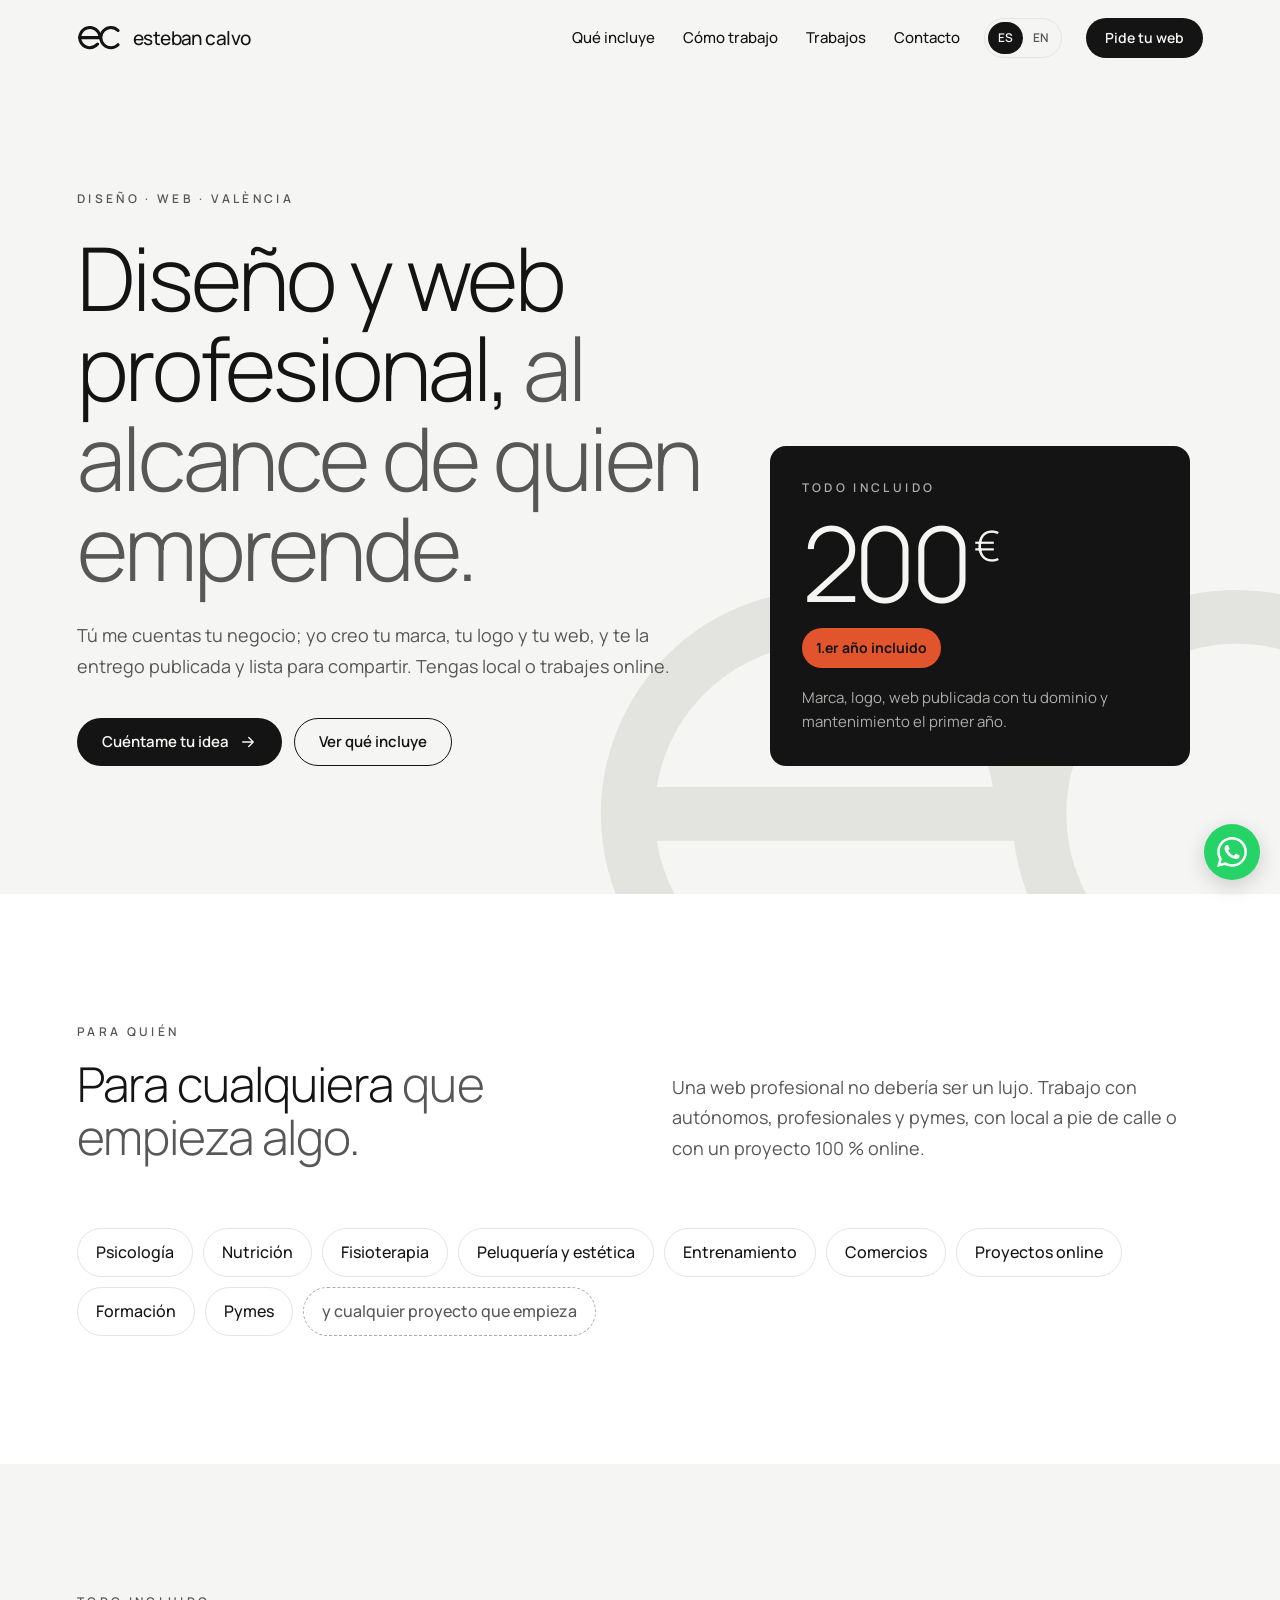
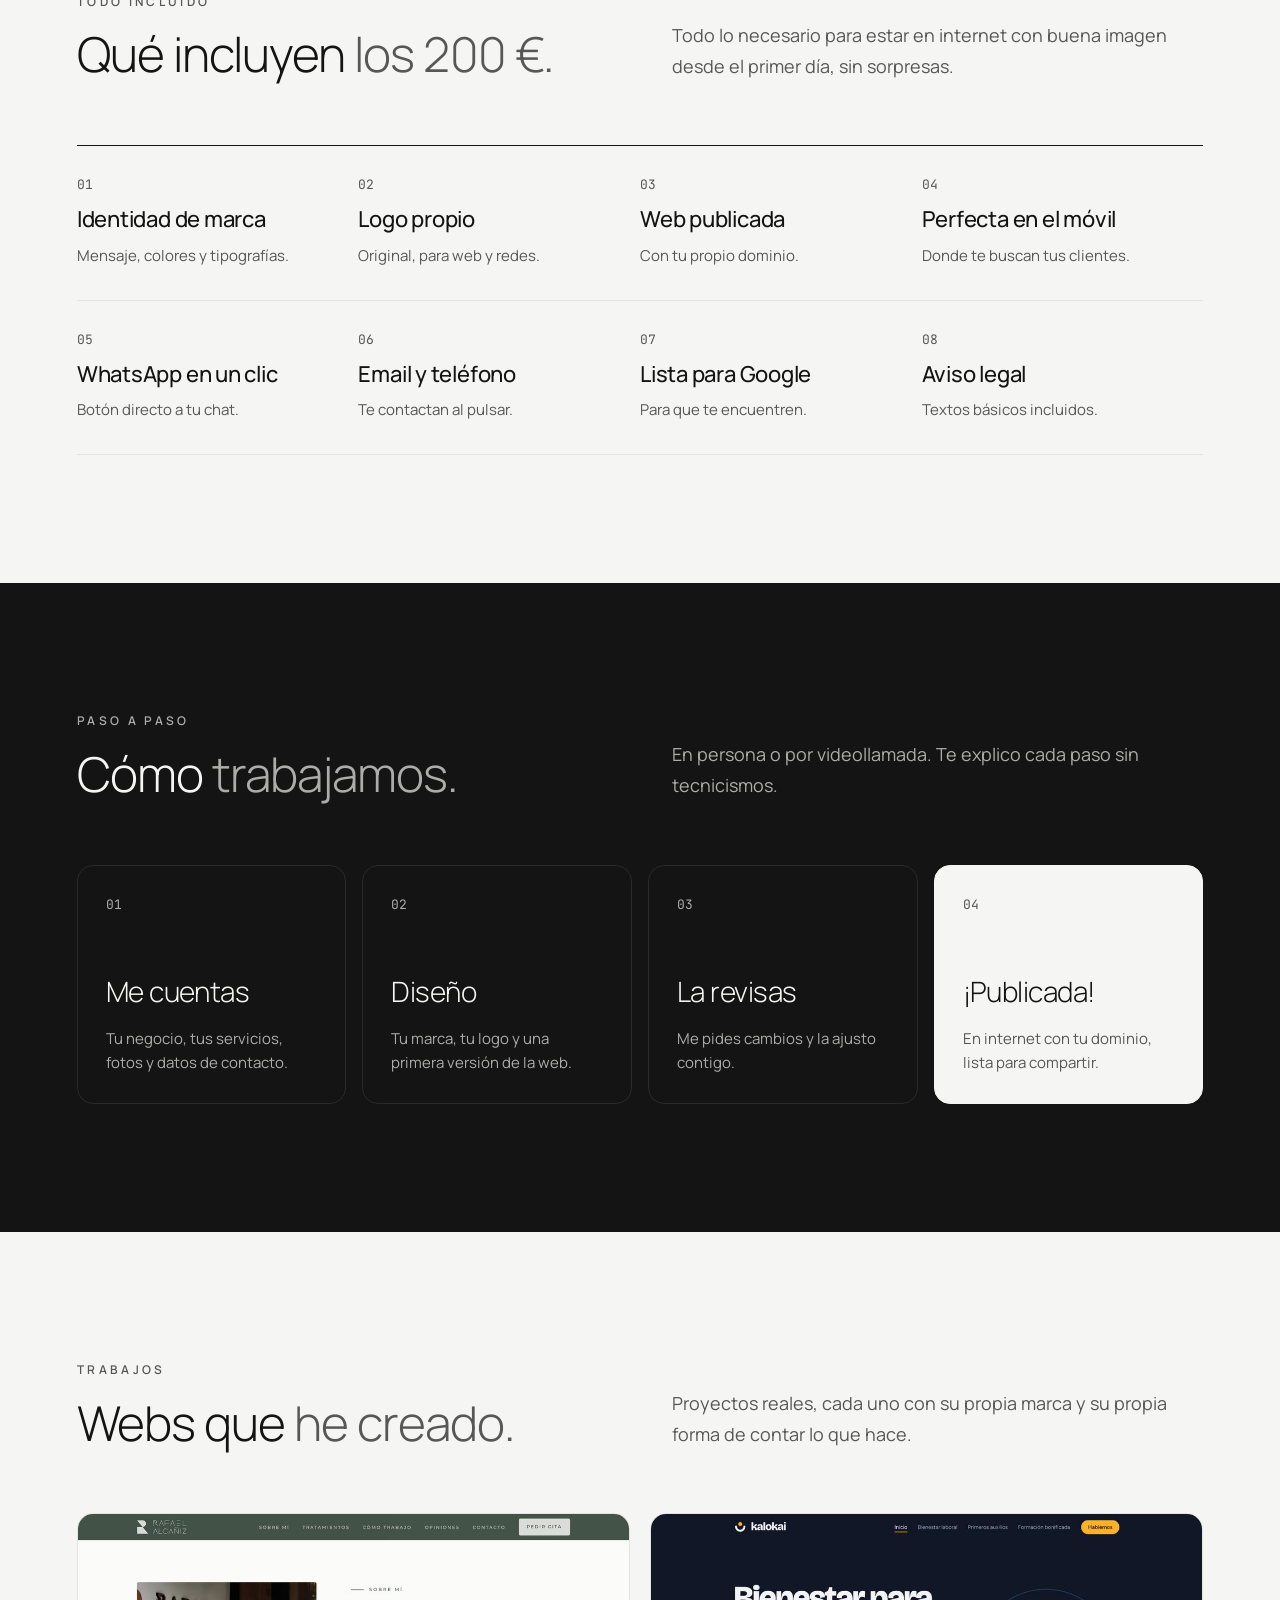
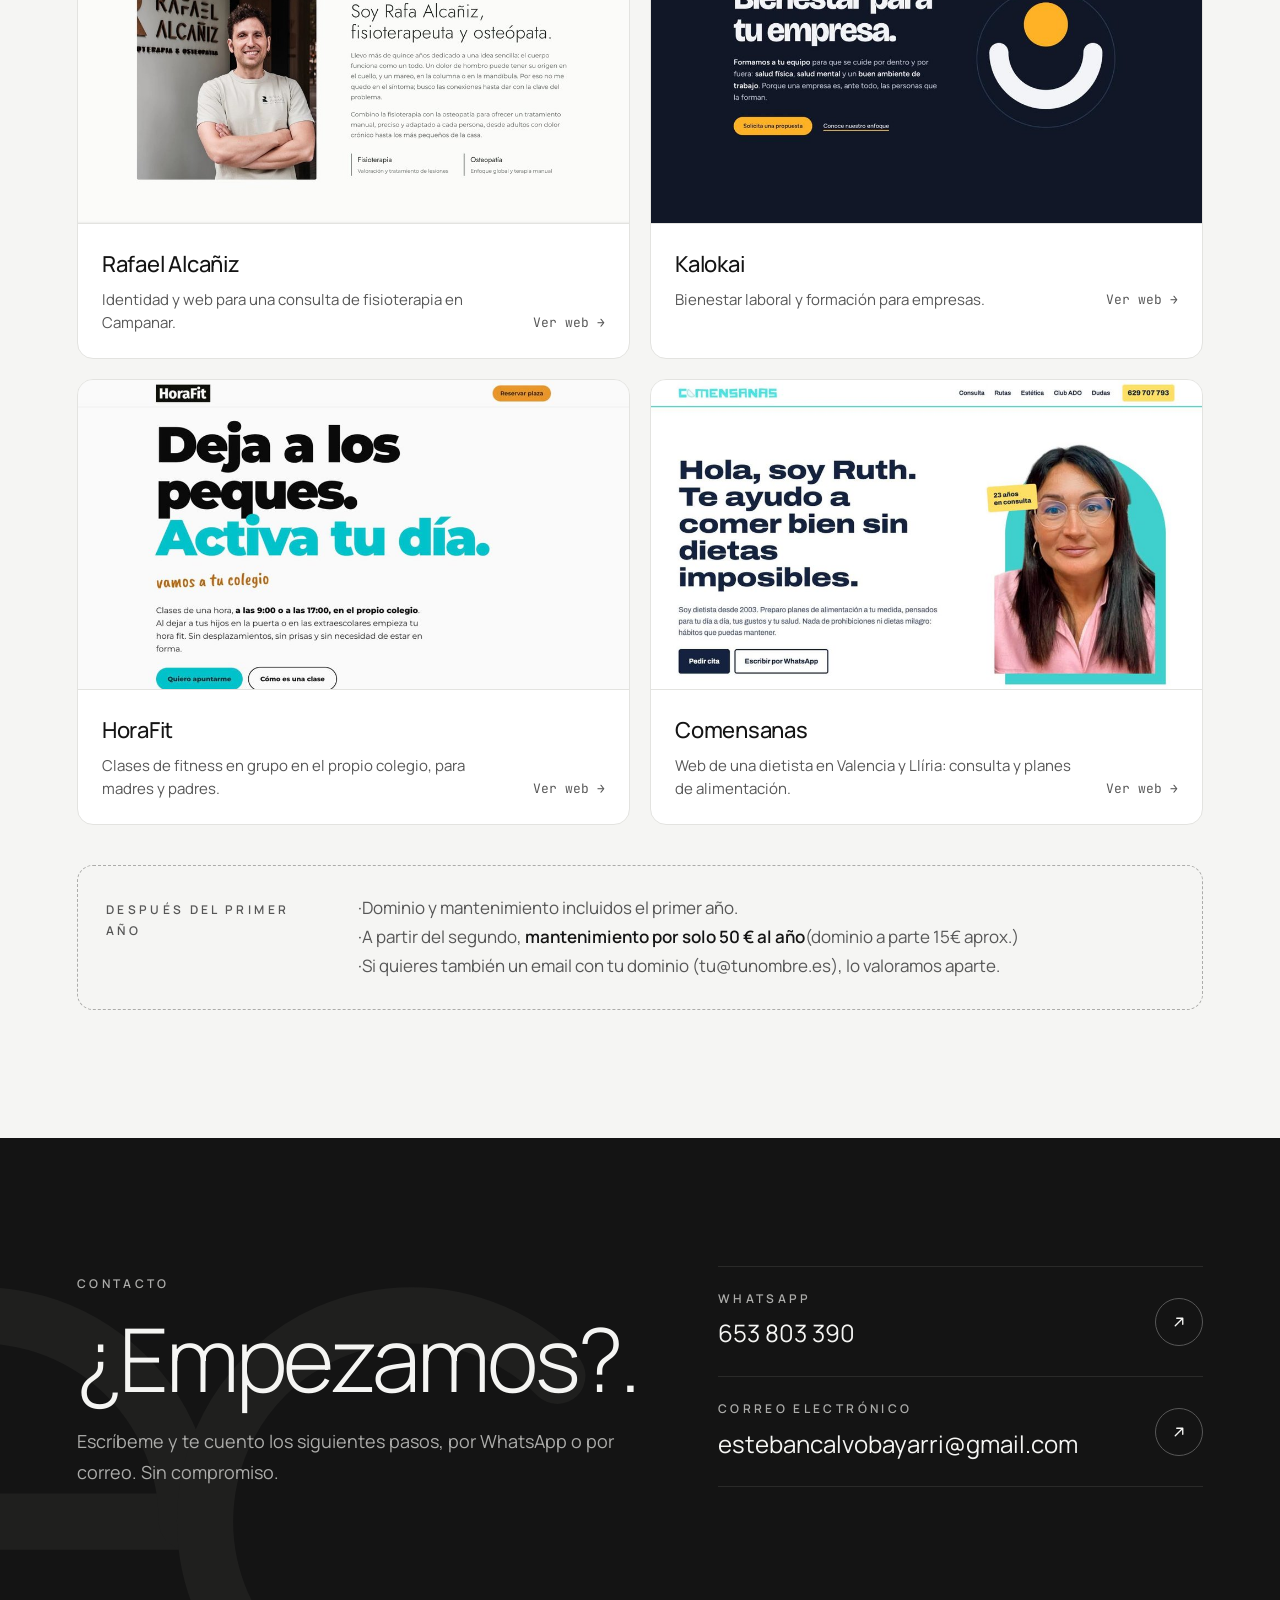
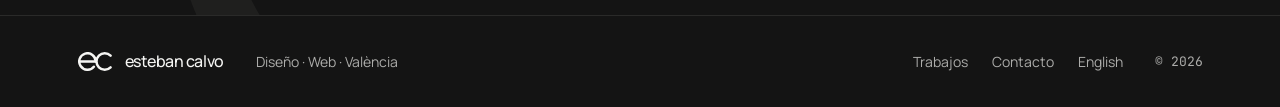
==== index.html @ 706102b7 "Update note text formatting in index.html" ====
<!doctype html>
<html lang="es" class="no-js">
<head>
  <meta charset="utf-8">
  <meta name="viewport" content="width=device-width, initial-scale=1">
  <title>Esteban Calvo · Diseño y web profesional para quien emprende</title>
  <meta name="description" content="Marca, logo y web profesional publicada con tu dominio por 200 €, todo incluido. Para autónomos, pymes y negocios con local u online.">
  <meta name="theme-color" content="#F5F5F3">
  <link rel="icon" href="assets/img/favicon.svg" type="image/svg+xml">
  <link rel="alternate" hreflang="es" href="https://ecwebdesign.es/">
  <link rel="alternate" hreflang="en" href="https://ecwebdesign.es/en/">
  <meta property="og:title" content="Esteban Calvo · Diseño y web">
  <meta property="og:description" content="Diseño y web profesional, al alcance de quien emprende.">
  <meta property="og:type" content="website">
  <meta property="og:url" content="https://ecwebdesign.es/">
  <meta property="og:site_name" content="Esteban Calvo · Diseño y web">
  <meta property="og:locale" content="es_ES">
  <meta property="og:image" content="https://ecwebdesign.es/assets/img/og-image.jpg">
  <meta property="og:image:type" content="image/jpeg">
  <meta property="og:image:width" content="1200">
  <meta property="og:image:height" content="630">
  <meta property="og:image:alt" content="Esteban Calvo · Diseño y web profesional, al alcance de quien emprende. Todo incluido por 200 €.">
  <meta name="twitter:card" content="summary_large_image">
  <link rel="preconnect" href="https://fonts.googleapis.com">
  <link rel="preconnect" href="https://fonts.gstatic.com" crossorigin>
  <link href="https://fonts.googleapis.com/css2?family=Manrope:wght@300;400;500;600;700&family=JetBrains+Mono:wght@400;500&display=swap" rel="stylesheet">
  <link rel="stylesheet" href="assets/css/tokens.css">
  <link rel="stylesheet" href="assets/css/styles.css">
</head>
<body>
  <a class="skip" href="#contenido">Saltar al contenido</a>

  <header class="header">
    <div class="wrap header__in">
      <a class="logo" href="#inicio" aria-label="esteban calvo, inicio">
        <svg viewBox="4 16 144 76" aria-hidden="true"><g fill="none" stroke="currentColor" stroke-width="10" stroke-linecap="round"><path d="M13 54H79"/><path d="M79 54A33 33 0 1 0 71.3 75.2"/><path d="M138.3 30.7A33 33 0 1 0 138.3 77.3"/></g></svg>
        <span>esteban calvo</span>
      </a>
      <nav class="nav" aria-label="Principal">
        <a href="#incluye">Qué incluye</a>
        <a href="#proceso">Cómo trabajo</a>
        <a href="#trabajos">Trabajos</a>
        <a href="#contacto">Contacto</a>
      </nav>
      <div class="lang" aria-label="Idioma">
        <span aria-current="true">ES</span>
        <a href="en/" hreflang="en" lang="en">EN</a>
      </div>
      <a class="btn btn--primary btn--sm" href="#contacto">Pide tu web</a>
      <button class="menu-btn" type="button" aria-expanded="false" aria-controls="mobile-nav" aria-label="Abrir menú">
        <svg viewBox="0 0 24 24" fill="none" stroke="currentColor" stroke-width="1.8" stroke-linecap="round" aria-hidden="true"><path d="M4 8h16M4 16h16"/></svg>
      </button>
    </div>
    <div class="wrap mobile-nav" id="mobile-nav">
      <a href="#incluye">Qué incluye</a>
      <a href="#proceso">Cómo trabajo</a>
      <a href="#trabajos">Trabajos</a>
      <a href="#contacto">Contacto</a>
      <a class="btn btn--primary" href="#contacto">Pide tu web</a>
    </div>
  </header>

  <main id="contenido">
    <!-- Hero -->
    <section class="hero" id="inicio">
      <svg class="hero__mark" viewBox="4 16 144 76" aria-hidden="true"><g fill="none" stroke="currentColor" stroke-width="9" stroke-linecap="round"><path d="M13 54H79"/><path d="M79 54A33 33 0 1 0 71.3 75.2"/><path d="M138.3 30.7A33 33 0 1 0 138.3 77.3"/></g></svg>
      <div class="wrap hero__grid">
        <div>
          <p class="label">Diseño · Web · València</p>
          <h1 class="hero__title">Diseño y web profesional, <span class="soft">al alcance de quien emprende.</span></h1>
          <p class="lead">Tú me cuentas tu negocio; yo creo tu marca, tu logo y tu web, y te la entrego publicada y lista para compartir. Tengas local o trabajes online.</p>
          <div class="hero__actions">
            <a class="btn btn--primary" href="#contacto">Cuéntame tu idea
              <svg viewBox="0 0 24 24" fill="none" stroke="currentColor" stroke-width="1.8" stroke-linecap="round" stroke-linejoin="round" aria-hidden="true"><path d="M5 12h14M13 6l6 6-6 6"/></svg>
            </a>
            <a class="btn btn--ghost" href="#incluye">Ver qué incluye</a>
          </div>
        </div>

        <aside class="price reveal" aria-label="Precio">
          <span class="label">Todo incluido</span>
          <div class="price__amount">200<small>€</small></div>
          <span class="price__badge">1.er año incluido</span>
          <p>Marca, logo, web publicada con tu dominio y mantenimiento el primer año.</p>
        </aside>
      </div>
    </section>

    <!-- Para quién -->
    <section class="section section--white" aria-labelledby="t-quien">
      <div class="wrap">
        <div class="section-head section-head--split">
          <div>
            <p class="label">Para quién</p>
            <h2 class="h2" id="t-quien" style="margin-top:16px">Para cualquiera <span class="soft">que empieza algo.</span></h2>
          </div>
          <p class="lead">Una web profesional no debería ser un lujo. Trabajo con autónomos, profesionales y pymes, con local a pie de calle o con un proyecto 100&nbsp;% online.</p>
        </div>
        <ul class="chips reveal" role="list" style="list-style:none;margin:0;padding:0">
          <li class="chip">Psicología</li>
          <li class="chip">Nutrición</li>
          <li class="chip">Fisioterapia</li>
          <li class="chip">Peluquería y estética</li>
          <li class="chip">Entrenamiento</li>
          <li class="chip">Comercios</li>
          <li class="chip">Proyectos online</li>
          <li class="chip">Formación</li>
          <li class="chip">Pymes</li>
          <li class="chip chip--muted">y cualquier proyecto que empieza</li>
        </ul>
      </div>
    </section>

    <!-- Qué incluye -->
    <section class="section" id="incluye" aria-labelledby="t-incluye">
      <div class="wrap">
        <div class="section-head section-head--split">
          <div>
            <p class="label">Todo incluido</p>
            <h2 class="h2" id="t-incluye" style="margin-top:16px">Qué incluyen <span class="soft">los 200&nbsp;€.</span></h2>
          </div>
          <p class="lead">Todo lo necesario para estar en internet con buena imagen desde el primer día, sin sorpresas.</p>
        </div>
        <div class="features reveal">
          <div class="feature"><span class="mono">01</span><h3>Identidad de marca</h3><p>Mensaje, colores y tipografías.</p></div>
          <div class="feature"><span class="mono">02</span><h3>Logo propio</h3><p>Original, para web y redes.</p></div>
          <div class="feature"><span class="mono">03</span><h3>Web publicada</h3><p>Con tu propio dominio.</p></div>
          <div class="feature"><span class="mono">04</span><h3>Perfecta en el móvil</h3><p>Donde te buscan tus clientes.</p></div>
          <div class="feature"><span class="mono">05</span><h3>WhatsApp en un clic</h3><p>Botón directo a tu chat.</p></div>
          <div class="feature"><span class="mono">06</span><h3>Email y teléfono</h3><p>Te contactan al pulsar.</p></div>
          <div class="feature"><span class="mono">07</span><h3>Lista para Google</h3><p>Para que te encuentren.</p></div>
          <div class="feature"><span class="mono">08</span><h3>Aviso legal</h3><p>Textos básicos incluidos.</p></div>
        </div>
      </div>
    </section>

    <!-- Proceso -->
    <section class="section section--dark" id="proceso" aria-labelledby="t-proceso">
      <div class="wrap">
        <div class="section-head section-head--split">
          <div>
            <p class="label">Paso a paso</p>
            <h2 class="h2" id="t-proceso" style="margin-top:16px">Cómo <span class="soft">trabajamos.</span></h2>
          </div>
          <p class="lead">En persona o por videollamada. Te explico cada paso sin tecnicismos.</p>
        </div>
        <ol class="steps reveal">
          <li class="step"><span class="step__n">01</span><h3>Me cuentas</h3><p>Tu negocio, tus servicios, fotos y datos de contacto.</p></li>
          <li class="step"><span class="step__n">02</span><h3>Diseño</h3><p>Tu marca, tu logo y una primera versión de la web.</p></li>
          <li class="step"><span class="step__n">03</span><h3>La revisas</h3><p>Me pides cambios y la ajusto contigo.</p></li>
          <li class="step"><span class="step__n">04</span><h3>¡Publicada!</h3><p>En internet con tu dominio, lista para compartir.</p></li>
        </ol>
      </div>
    </section>

    <!-- Trabajos -->
    <section class="section" id="trabajos" aria-labelledby="t-trabajos">
      <div class="wrap">
        <div class="section-head section-head--split">
          <div>
            <p class="label">Trabajos</p>
            <h2 class="h2" id="t-trabajos" style="margin-top:16px">Webs que <span class="soft">he creado.</span></h2>
          </div>
          <p class="lead">Proyectos reales, cada uno con su propia marca y su propia forma de contar lo que hace.</p>
        </div>
        <div class="works">
          <a class="work reveal" href="https://estebancalvobayarri.github.io/RafaAlca-iz/" target="_blank" rel="noopener">
            <div class="work__media"><img src="img/ejemplo-rafa.jpg" alt="Sección «Sobre mí» de la web de Rafael Alcañiz" width="1000" height="562" loading="lazy"></div>
            <div class="work__body"><div><h3>Rafael Alcañiz</h3><p>Identidad y web para una consulta de fisioterapia en Campanar.</p></div><span class="work__go">Ver web →</span></div>
          </a>
          <a class="work reveal" href="https://www.kalokai.es" target="_blank" rel="noopener">
            <div class="work__media"><img src="img/ejemplo-kalokai.jpg" alt="Página de inicio de la web de Kalokai" width="1000" height="562" loading="lazy"></div>
            <div class="work__body"><div><h3>Kalokai</h3><p>Bienestar laboral y formación para empresas.</p></div><span class="work__go">Ver web →</span></div>
          </a>
          <a class="work reveal" href="https://www.hora-fit.es" target="_blank" rel="noopener">
            <div class="work__media"><img src="img/ejemplo-horafit.jpg" alt="Página de inicio de la web de HoraFit" width="1000" height="562" loading="lazy"></div>
            <div class="work__body"><div><h3>HoraFit</h3><p>Clases de fitness en grupo en el propio colegio, para madres y padres.</p></div><span class="work__go">Ver web →</span></div>
          </a>
          <a class="work reveal" href="https://estebancalvobayarri.github.io/Comensanas2/" target="_blank" rel="noopener">
            <div class="work__media"><img src="img/ejemplo-comensanas.jpg" alt="Página de inicio de la web de Comensanas" width="1000" height="562" loading="lazy"></div>
            <div class="work__body"><div><h3>Comensanas</h3><p>Web de una dietista en Valencia y Llíria: consulta y planes de alimentación.</p></div><span class="work__go">Ver web →</span></div>
          </a>
        </div>

        <div class="note reveal">
          <span class="label">Después del primer año</span>
          <p>·Dominio y mantenimiento incluidos el primer año.<br>·A partir del segundo, <strong>mantenimiento por solo 50&nbsp;€ al año</strong>(dominio a parte 15€ aprox.)<br>·Si quieres también un email con tu dominio (tu@tunombre.es), lo valoramos aparte.</p>
        </div>
      </div>
    </section>

    <!-- Contacto -->
    <section class="section section--dark contact" id="contacto" aria-labelledby="t-contacto">
      <svg class="contact__mark" viewBox="4 16 144 76" aria-hidden="true"><g fill="none" stroke="currentColor" stroke-width="9" stroke-linecap="round"><path d="M13 54H79"/><path d="M79 54A33 33 0 1 0 71.3 75.2"/><path d="M138.3 30.7A33 33 0 1 0 138.3 77.3"/></g></svg>
      <div class="wrap contact__grid">
        <div>
          <p class="label">Contacto</p>
          <h2 class="contact__title" id="t-contacto">¿Empezamos?.</h2>
          <p class="lead">Escríbeme y te cuento los siguientes pasos, por WhatsApp o por correo. Sin compromiso.</p>
        </div>
        <div class="contact__list">
          <a class="contact__row" href="https://wa.me/34653803390?text=Hola%20Esteban,%2C%20quiero%20una%20web" target="_blank" rel="noopener">
            <div><span class="label">WhatsApp</span><strong>653 803 390</strong></div>
            <span class="contact__arrow" aria-hidden="true"><svg viewBox="0 0 24 24" fill="none" stroke="currentColor" stroke-width="1.8" stroke-linecap="round" stroke-linejoin="round"><path d="M7 17L17 7M9 7h8v8"/></svg></span>
          </a>
          <a class="contact__row" href="mailto:estebancalvobayarri@gmail.com">
            <div><span class="label">Correo electrónico</span><strong>estebancalvobayarri@gmail.com</strong></div>
            <span class="contact__arrow" aria-hidden="true"><svg viewBox="0 0 24 24" fill="none" stroke="currentColor" stroke-width="1.8" stroke-linecap="round" stroke-linejoin="round"><path d="M7 17L17 7M9 7h8v8"/></svg></span>
          </a>
        </div>
      </div>
    </section>
  </main>

  <footer class="footer">
    <div class="wrap footer__in">
      <a class="logo" href="#inicio" aria-label="esteban calvo, volver arriba">
        <svg viewBox="4 16 144 76" aria-hidden="true"><g fill="none" stroke="currentColor" stroke-width="10" stroke-linecap="round"><path d="M13 54H79"/><path d="M79 54A33 33 0 1 0 71.3 75.2"/><path d="M138.3 30.7A33 33 0 1 0 138.3 77.3"/></g></svg>
        <span>esteban calvo</span>
      </a>
      <span>Diseño · Web · València</span>
      <nav aria-label="Pie">
        <a href="#trabajos">Trabajos</a>
        <a href="#contacto">Contacto</a>
        <a href="en/" hreflang="en" lang="en">English</a>
      </nav>
      <span class="mono">© <span id="year">2026</span></span>
    </div>
  </footer>

  <a class="wa-float" href="https://wa.me/34653803390?text=Hola%20Esteban,%2C%20quiero%20una%20web" target="_blank" rel="noopener" aria-label="Escribir por WhatsApp">
    <svg viewBox="0 0 24 24" fill="currentColor" aria-hidden="true" focusable="false"><path d="M17.472 14.382c-.297-.149-1.758-.867-2.03-.967-.273-.099-.471-.148-.67.15-.197.297-.767.966-.94 1.164-.173.199-.347.223-.644.075-.297-.15-1.255-.463-2.39-1.475-.883-.788-1.48-1.761-1.653-2.059-.173-.297-.018-.458.13-.606.134-.133.298-.347.446-.52.149-.174.198-.298.298-.497.099-.198.05-.371-.025-.52-.075-.149-.669-1.612-.916-2.207-.242-.579-.487-.5-.669-.51-.173-.008-.371-.01-.57-.01-.198 0-.52.074-.792.372-.272.297-1.04 1.016-1.04 2.479 0 1.462 1.065 2.875 1.213 3.074.149.198 2.096 3.2 5.077 4.487.709.306 1.262.489 1.694.625.712.227 1.36.195 1.871.118.571-.085 1.758-.719 2.006-1.413.248-.694.248-1.289.173-1.413-.074-.124-.272-.198-.57-.347m-5.421 7.403h-.004a9.87 9.87 0 0 1-5.031-1.378l-.361-.214-3.741.982.998-3.648-.235-.374a9.86 9.86 0 0 1-1.51-5.26c.001-5.45 4.436-9.884 9.888-9.884 2.64 0 5.122 1.03 6.988 2.898a9.825 9.825 0 0 1 2.893 6.994c-.003 5.45-4.437 9.884-9.885 9.884m8.413-18.297A11.815 11.815 0 0 0 12.05 0C5.495 0 .16 5.335.157 11.892c0 2.096.547 4.142 1.588 5.945L.057 24l6.305-1.654a11.882 11.882 0 0 0 5.683 1.448h.005c6.554 0 11.89-5.335 11.893-11.893a11.821 11.821 0 0 0-3.48-8.413Z"/></svg>
  </a>

  <script src="assets/js/main.js"></script>
</body>
</html>
---- assets/css/tokens.css ----
/* tokens.css · esteban calvo — sacados del Manual de identidad (ed. 01 · 2026) */
:root {
  /* color */
  --ec-tinta: #141414;
  --ec-grafito: #2A2A29;
  --ec-piedra: #575757;
  --ec-niebla: #ACACAA;
  --ec-linea: #E3E3E0;
  --ec-papel: #F5F5F3;
  --ec-blanco: #FFFFFF;
  --ec-senal: #E2542C;
  --ec-senal-texto: #B83D1A;
  --ec-whatsapp: #25D366;

  /* tipografía */
  --ec-sans: "Manrope", system-ui, "Segoe UI", Helvetica, Arial, sans-serif;
  --ec-mono: "JetBrains Mono", ui-monospace, "SFMono-Regular", Menlo, monospace;
  --fs-display: clamp(2.75rem, 7vw, 5.5rem);
  --fs-h2: clamp(2.25rem, 4vw, 3rem);
  --fs-h3: 1.375rem;
  --fs-body: 1.0625rem;
  --fs-label: .75rem;
  --fs-mono: .8125rem;

  /* espacio, forma y movimiento */
  --space: 8px;
  --radius-s: 8px;
  --radius-m: 16px;
  --radius-pill: 999px;
  --max-w: 1200px;
  --gutter: 24px;
  --pad-x: clamp(24px, 6vw, 80px);
  --section-y: clamp(88px, 12vw, 128px);
  --ease: cubic-bezier(.2, .7, .2, 1);
}
---- assets/css/styles.css ----
/* styles.css · esteban calvo · diseño y web */
*, *::before, *::after { box-sizing: border-box; }
html { scroll-behavior: smooth; -webkit-text-size-adjust: 100%; }
@media (prefers-reduced-motion: reduce) { html { scroll-behavior: auto; } * { transition: none !important; } }

body {
  margin: 0;
  background: var(--ec-papel);
  color: var(--ec-tinta);
  font-family: var(--ec-sans);
  font-size: var(--fs-body);
  line-height: 1.7;
  -webkit-font-smoothing: antialiased;
}
img, svg { display: block; max-width: 100%; }
a { color: inherit; }
h1, h2, h3, p { margin: 0; }
:focus-visible { outline: 2px solid var(--ec-senal); outline-offset: 2px; border-radius: 4px; }

.skip { position: absolute; left: -9999px; top: 8px; background: var(--ec-tinta); color: var(--ec-papel); padding: 10px 16px; border-radius: var(--radius-pill); z-index: 100; }
.skip:focus { left: 8px; }

.wrap { width: 100%; max-width: calc(var(--max-w) + 2 * var(--pad-x)); margin: 0 auto; padding: 0 var(--pad-x); }
.section { padding: var(--section-y) 0; }
.section--dark { background: var(--ec-tinta); color: var(--ec-papel); }
.section--white { background: var(--ec-blanco); }

/* ── texto ───────────────────────────── */
.label {
  font-size: var(--fs-label); font-weight: 600; letter-spacing: .28em; text-transform: uppercase;
  color: var(--ec-piedra);
}
.section--dark .label { color: var(--ec-niebla); }
.mono { font-family: var(--ec-mono); font-size: var(--fs-mono); }
.h2 { font-size: var(--fs-h2); font-weight: 300; letter-spacing: -.02em; line-height: 1.1; }
.h2 .soft { color: var(--ec-piedra); }
.section--dark .h2 .soft { color: var(--ec-niebla); }
.lead { font-size: 1.125rem; color: var(--ec-piedra); max-width: 34em; }
.section--dark .lead { color: var(--ec-niebla); }
.section-head { display: grid; gap: 20px; margin-bottom: clamp(40px, 6vw, 64px); }
.section-head--split { grid-template-columns: 1fr; align-items: end; }
@media (min-width: 900px) { .section-head--split { grid-template-columns: 1fr 1fr; gap: 64px; } }

/* ── logo ────────────────────────────── */
.logo { display: inline-flex; align-items: center; gap: 12px; text-decoration: none; color: inherit; white-space: nowrap; }
.logo svg { width: 44px; height: auto; }
.logo span { font-size: 1.1875rem; font-weight: 500; letter-spacing: -.03em; }

/* ── botones ─────────────────────────── */
.btn {
  display: inline-flex; align-items: center; justify-content: center; gap: 10px;
  min-height: 48px; padding: 0 24px; border-radius: var(--radius-pill);
  font: 600 .9375rem/1 var(--ec-sans); text-decoration: none; white-space: nowrap;
  border: 1.5px solid transparent; cursor: pointer;
  transition: background .2s var(--ease), color .2s var(--ease), border-color .2s var(--ease);
}
.btn svg { width: 18px; height: 18px; flex: none; }
.btn--primary { background: var(--ec-tinta); color: var(--ec-papel); }
.btn--primary:hover { background: var(--ec-grafito); }
.btn--ghost { border-color: var(--ec-tinta); color: var(--ec-tinta); }
.btn--ghost:hover { background: var(--ec-tinta); color: var(--ec-papel); }
.btn--light { background: var(--ec-papel); color: var(--ec-tinta); }
.btn--light:hover { background: var(--ec-linea); }
.btn--ghost-light { border-color: var(--ec-niebla); color: var(--ec-papel); }
.btn--ghost-light:hover { border-color: var(--ec-papel); }
.btn--wa { background: var(--ec-whatsapp); color: var(--ec-tinta); }
.btn--wa:hover { background: #1fbe5b; }
.btn--sm { min-height: 40px; padding: 0 18px; font-size: .875rem; }

.link {
  font-weight: 600; text-decoration: underline; text-decoration-color: var(--ec-senal);
  text-decoration-thickness: 2px; text-underline-offset: 5px;
}
.link:hover { color: var(--ec-senal-texto); }

/* ── cabecera ────────────────────────── */
.header {
  position: sticky; top: 0; z-index: 50;
  background: color-mix(in srgb, var(--ec-papel) 88%, transparent);
  backdrop-filter: saturate(1.2) blur(10px); -webkit-backdrop-filter: saturate(1.2) blur(10px);
  border-bottom: 1px solid transparent; transition: border-color .2s var(--ease);
}
.header.is-scrolled { border-bottom-color: var(--ec-linea); }
.header__in { display: flex; align-items: center; gap: 24px; min-height: 76px; }
.nav { display: none; margin-left: auto; gap: 28px; }
.nav a { font-size: .9375rem; font-weight: 500; text-decoration: none; }
.nav a:hover { color: var(--ec-senal-texto); }
.lang { display: inline-flex; border: 1px solid var(--ec-linea); border-radius: var(--radius-pill); padding: 3px; margin-left: auto; }
.lang a, .lang span { font-size: .75rem; font-weight: 600; padding: 6px 10px; border-radius: var(--radius-pill); text-decoration: none; color: var(--ec-piedra); }
.lang [aria-current] { background: var(--ec-tinta); color: var(--ec-papel); }
.header .btn { display: none; }
.menu-btn {
  width: 44px; height: 44px; border-radius: var(--radius-pill); border: 1px solid var(--ec-linea);
  background: transparent; display: inline-flex; align-items: center; justify-content: center; cursor: pointer; color: var(--ec-tinta);
}
.menu-btn svg { width: 20px; height: 20px; }
.mobile-nav { display: none; border-top: 1px solid var(--ec-linea); padding-top: 8px; padding-bottom: 24px; }
.mobile-nav.is-open { display: block; }
.mobile-nav a { display: block; padding: 14px 0; font-size: 1.25rem; font-weight: 500; text-decoration: none; border-bottom: 1px solid var(--ec-linea); }
.mobile-nav .btn { margin-top: 20px; width: 100%; font-size: 1rem; border-bottom: 0; }
@media (min-width: 960px) {
  .nav { display: flex; }
  .lang { margin-left: 0; }
  .header .btn { display: inline-flex; }
  .menu-btn, .mobile-nav, .mobile-nav.is-open { display: none; }
}

/* ── hero ────────────────────────────── */
.hero { position: relative; overflow: hidden; padding: clamp(56px, 9vw, 112px) 0 clamp(72px, 10vw, 128px); }
.hero__mark {
  position: absolute; right: -12%; bottom: -18%; width: min(70vw, 860px);
  color: var(--ec-linea); pointer-events: none; z-index: 0;
}
.hero__grid { position: relative; z-index: 1; display: grid; gap: 48px; align-items: end; }
@media (min-width: 960px) { .hero__grid { grid-template-columns: 1.45fr 1fr; gap: 64px; } }
.hero__title { font-size: var(--fs-display); font-weight: 300; letter-spacing: -.035em; line-height: 1.02; margin: 24px 0 28px; }
.hero__title .soft { color: var(--ec-piedra); }
.hero__actions { display: flex; flex-wrap: wrap; gap: 12px; margin-top: 36px; }

.price {
  background: var(--ec-tinta); color: var(--ec-papel); border-radius: var(--radius-m);
  padding: 32px; display: grid; gap: 18px; max-width: 420px;
}
.price__amount { display: flex; align-items: flex-start; gap: 6px; font-size: clamp(4.5rem, 10vw, 6.5rem); font-weight: 300; letter-spacing: -.05em; line-height: .9; }
.price__amount small { font-size: .4em; letter-spacing: 0; margin-top: .25em; }
.price__badge { justify-self: start; background: var(--ec-senal); color: var(--ec-tinta); font-size: .875rem; font-weight: 700; letter-spacing: 0; padding: 8px 14px; border-radius: var(--radius-pill); }
.price p { color: var(--ec-niebla); font-size: .9375rem; line-height: 1.6; }
.price .label { color: var(--ec-niebla); }

/* ── para quién ──────────────────────── */
.chips { display: flex; flex-wrap: wrap; gap: 10px; }
.chip { border: 1px solid var(--ec-linea); background: var(--ec-blanco); border-radius: var(--radius-pill); padding: 10px 18px; font-size: 1rem; font-weight: 500; }
.chip--muted { background: transparent; color: var(--ec-piedra); border-style: dashed; border-color: var(--ec-niebla); }

/* ── qué incluye ─────────────────────── */
.features { display: grid; grid-template-columns: 1fr; border-top: 1px solid var(--ec-tinta); }
@media (min-width: 640px) { .features { grid-template-columns: repeat(2, minmax(0, 1fr)); } }
@media (min-width: 1024px) { .features { grid-template-columns: repeat(4, minmax(0, 1fr)); } }
.feature { padding: 28px 24px 32px 0; border-bottom: 1px solid var(--ec-linea); display: grid; gap: 10px; align-content: start; }
.feature .mono { color: var(--ec-piedra); }
.feature h3 { font-size: var(--fs-h3); font-weight: 500; letter-spacing: -.01em; line-height: 1.25; }
.feature p { color: var(--ec-piedra); font-size: .9375rem; line-height: 1.6; }

/* ── cómo funciona ───────────────────── */
.steps { list-style: none; margin: 0; padding: 0; display: grid; gap: 16px; counter-reset: step; }
@media (min-width: 720px) { .steps { grid-template-columns: repeat(2, minmax(0, 1fr)); } }
@media (min-width: 1024px) { .steps { grid-template-columns: repeat(4, minmax(0, 1fr)); } }
.step { border: 1px solid var(--ec-grafito); border-radius: var(--radius-m); padding: 28px; display: grid; gap: 12px; align-content: start; min-height: 220px; }
.step__n { font-family: var(--ec-mono); font-size: var(--fs-mono); color: var(--ec-niebla); }
.step h3 { font-size: 1.75rem; font-weight: 300; letter-spacing: -.02em; margin-top: auto; padding-top: 40px; }
.step p { color: var(--ec-niebla); font-size: .9375rem; line-height: 1.6; }
.step:last-child { background: var(--ec-papel); color: var(--ec-tinta); border-color: var(--ec-papel); }
.step:last-child p, .step:last-child .step__n { color: var(--ec-piedra); }

/* ── trabajos ────────────────────────── */
.works { display: grid; gap: 20px; }
@media (min-width: 720px) { .works { grid-template-columns: repeat(2, minmax(0, 1fr)); } }
.work {
  display: flex; flex-direction: column; background: var(--ec-blanco); border: 1px solid var(--ec-linea);
  border-radius: var(--radius-m); overflow: hidden; text-decoration: none; color: inherit;
  transition: border-color .2s var(--ease), transform .3s var(--ease);
}
.work:hover { border-color: var(--ec-tinta); }
.work:hover .work__go { color: var(--ec-senal-texto); }
.work__media { aspect-ratio: 16 / 9; background: var(--ec-linea); overflow: hidden; border-bottom: 1px solid var(--ec-linea); }
.work__media img { width: 100%; height: 100%; object-fit: cover; object-position: top; transition: transform .6s var(--ease); }
.work:hover .work__media img { transform: scale(1.02); }
.work__body { display: flex; justify-content: space-between; align-items: flex-end; gap: 16px; padding: 22px 24px 24px; }
.work__body h3 { font-size: var(--fs-h3); font-weight: 500; letter-spacing: -.01em; }
.work__body p { color: var(--ec-piedra); font-size: .9375rem; line-height: 1.55; margin-top: 4px; }
.work__go { font-family: var(--ec-mono); font-size: var(--fs-mono); white-space: nowrap; color: var(--ec-piedra); }

.note {
  margin-top: 40px; display: grid; gap: 8px; padding: 28px; border-radius: var(--radius-m);
  border: 1px dashed var(--ec-niebla);
}
@media (min-width: 900px) { .note { grid-template-columns: 220px 1fr; gap: 32px; align-items: baseline; } }
.note p { color: var(--ec-piedra); }
.note strong { color: var(--ec-tinta); font-weight: 600; }

/* ── contacto ────────────────────────── */
.contact { position: relative; overflow: hidden; }
.contact__mark { position: absolute; left: -22%; bottom: -30%; width: min(80vw, 900px); color: #1F1F1E; pointer-events: none; }
.contact__grid { position: relative; display: grid; gap: 56px; }
@media (min-width: 960px) { .contact__grid { grid-template-columns: 1fr 1fr; gap: 80px; align-items: end; } }
.contact__title { font-size: clamp(3rem, 8vw, 5.5rem); font-weight: 300; letter-spacing: -.035em; line-height: 1; margin: 20px 0 24px; }
.contact__list { display: grid; border-top: 1px solid var(--ec-grafito); }
.contact__row {
  display: grid; grid-template-columns: 1fr auto; align-items: center; gap: 16px; padding: 22px 0;
  border-bottom: 1px solid var(--ec-grafito); text-decoration: none; color: var(--ec-papel);
}
.contact__row .label { display: block; margin-bottom: 4px; }
.contact__row strong { font-size: clamp(1.125rem, 2.4vw, 1.5rem); font-weight: 400; word-break: break-word; }
.contact__row:hover strong { color: var(--ec-niebla); }
.contact__arrow { width: 48px; height: 48px; border-radius: var(--radius-pill); border: 1px solid var(--ec-piedra); display: inline-flex; align-items: center; justify-content: center; transition: background .2s var(--ease); }
.contact__row:hover .contact__arrow { background: var(--ec-papel); color: var(--ec-tinta); }
.contact__arrow svg { width: 18px; height: 18px; }

/* ── pie ─────────────────────────────── */
.footer { background: var(--ec-tinta); color: var(--ec-niebla); border-top: 1px solid var(--ec-grafito); padding: 32px 0; font-size: .875rem; }
.footer__in { display: flex; flex-wrap: wrap; align-items: center; gap: 16px 32px; }
.footer .logo { color: var(--ec-papel); }
.footer .logo svg { width: 36px; }
.footer .logo span { font-size: 1rem; }
.footer nav { display: flex; gap: 24px; margin-left: auto; flex-wrap: wrap; }
.footer a { text-decoration: none; }
.footer a:hover { color: var(--ec-papel); }

/* ── whatsapp flotante ───────────────── */
.wa-float {
  position: fixed; right: 20px; bottom: 20px; z-index: 60;
  width: 56px; height: 56px; border-radius: var(--radius-pill); background: var(--ec-whatsapp); color: #fff;
  display: inline-flex; align-items: center; justify-content: center; box-shadow: 0 6px 20px rgba(20, 20, 20, .18);
}
.wa-float svg { width: 30px; height: 30px; display: block; flex-shrink: 0; }

/* ── aparición suave ─────────────────── */
.reveal { opacity: 0; transform: translateY(16px); transition: opacity .7s var(--ease), transform .7s var(--ease); }
.reveal.is-in { opacity: 1; transform: none; }
@media (prefers-reduced-motion: reduce) { .reveal { opacity: 1; transform: none; } }
.no-js .reveal { opacity: 1; transform: none; }
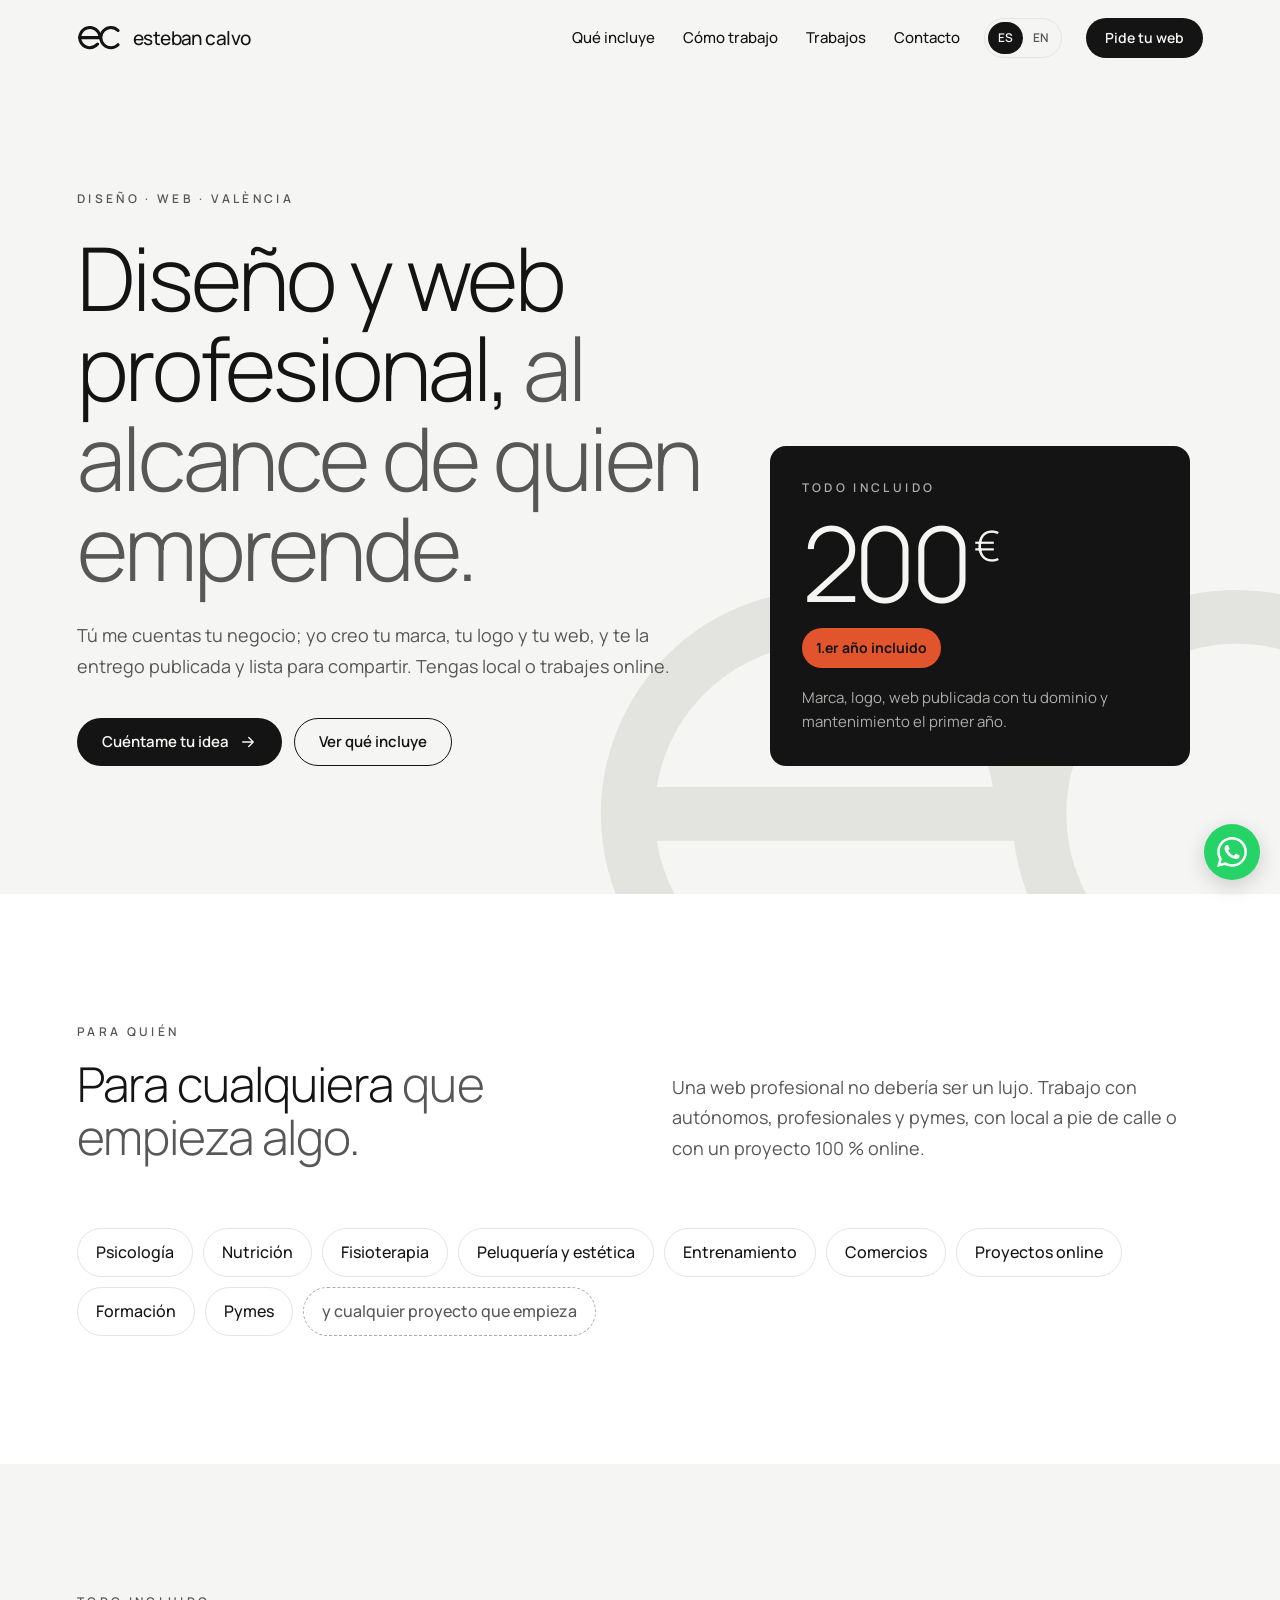
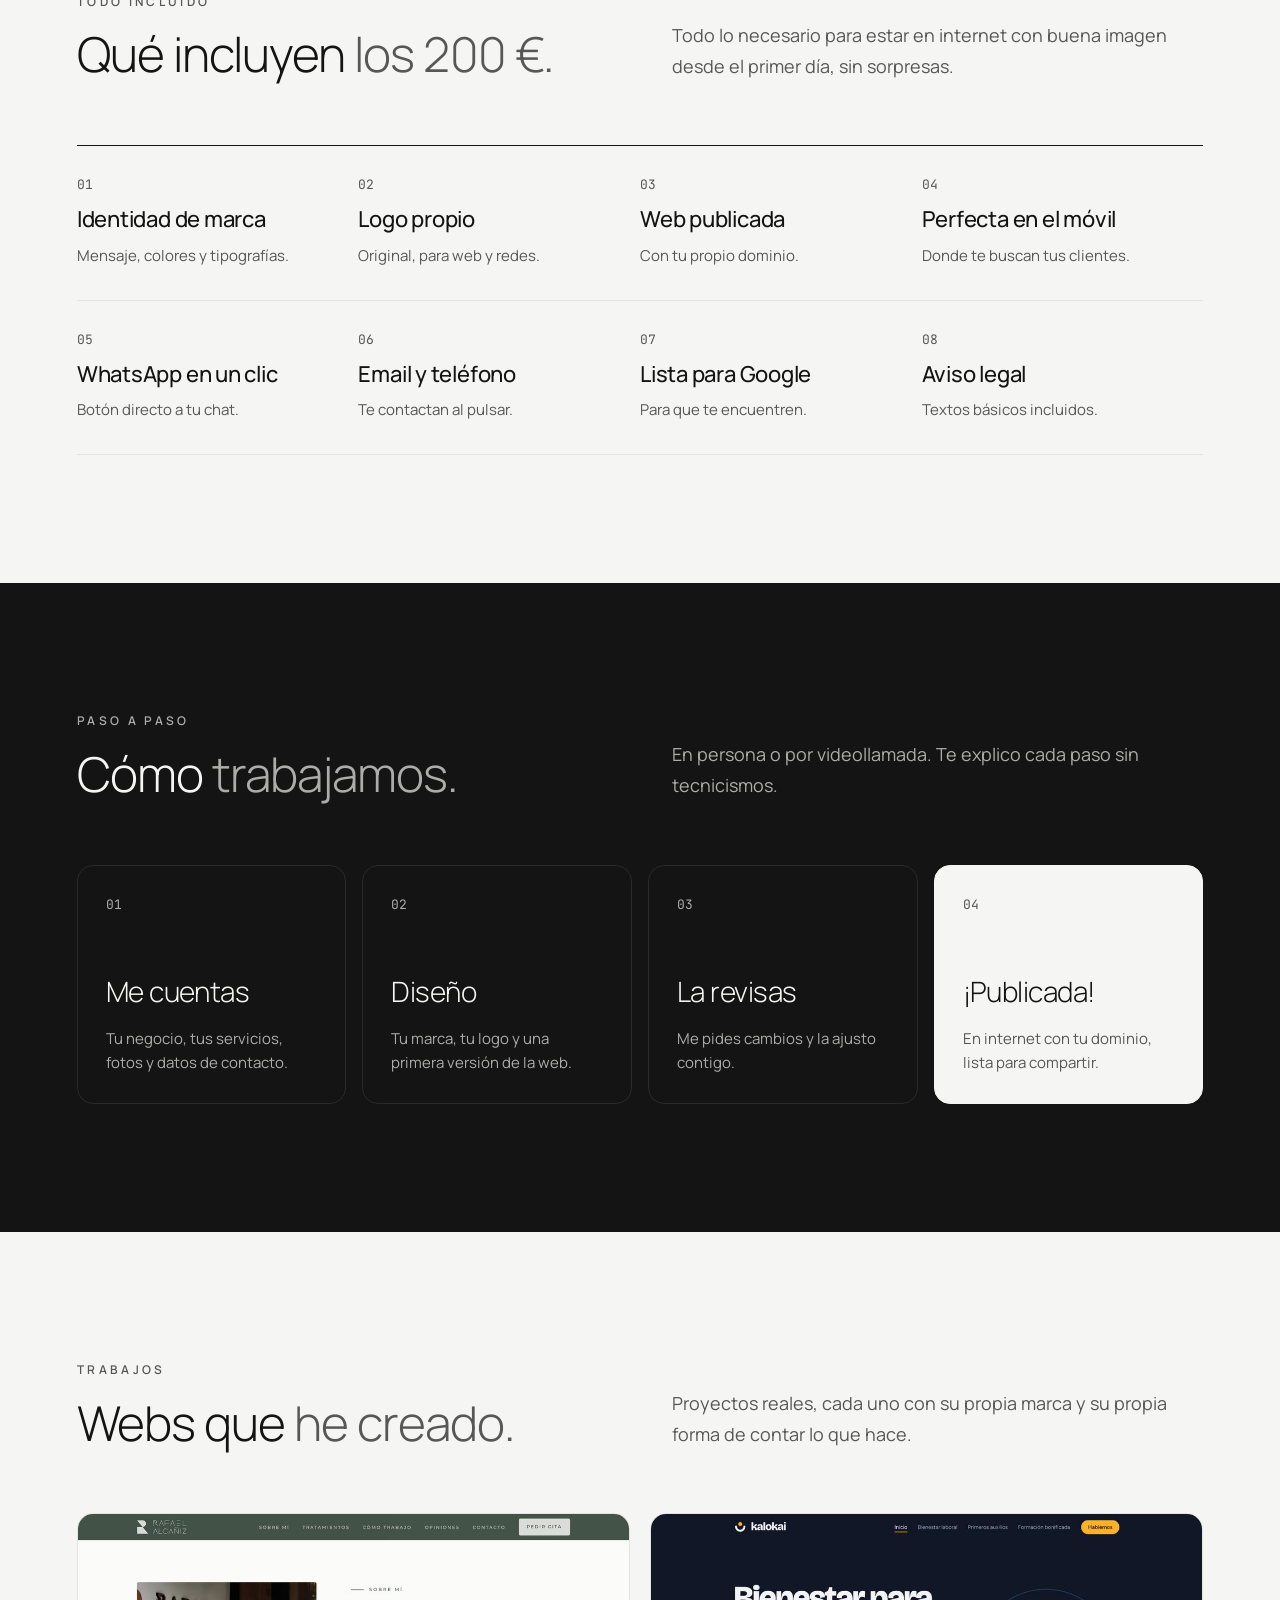
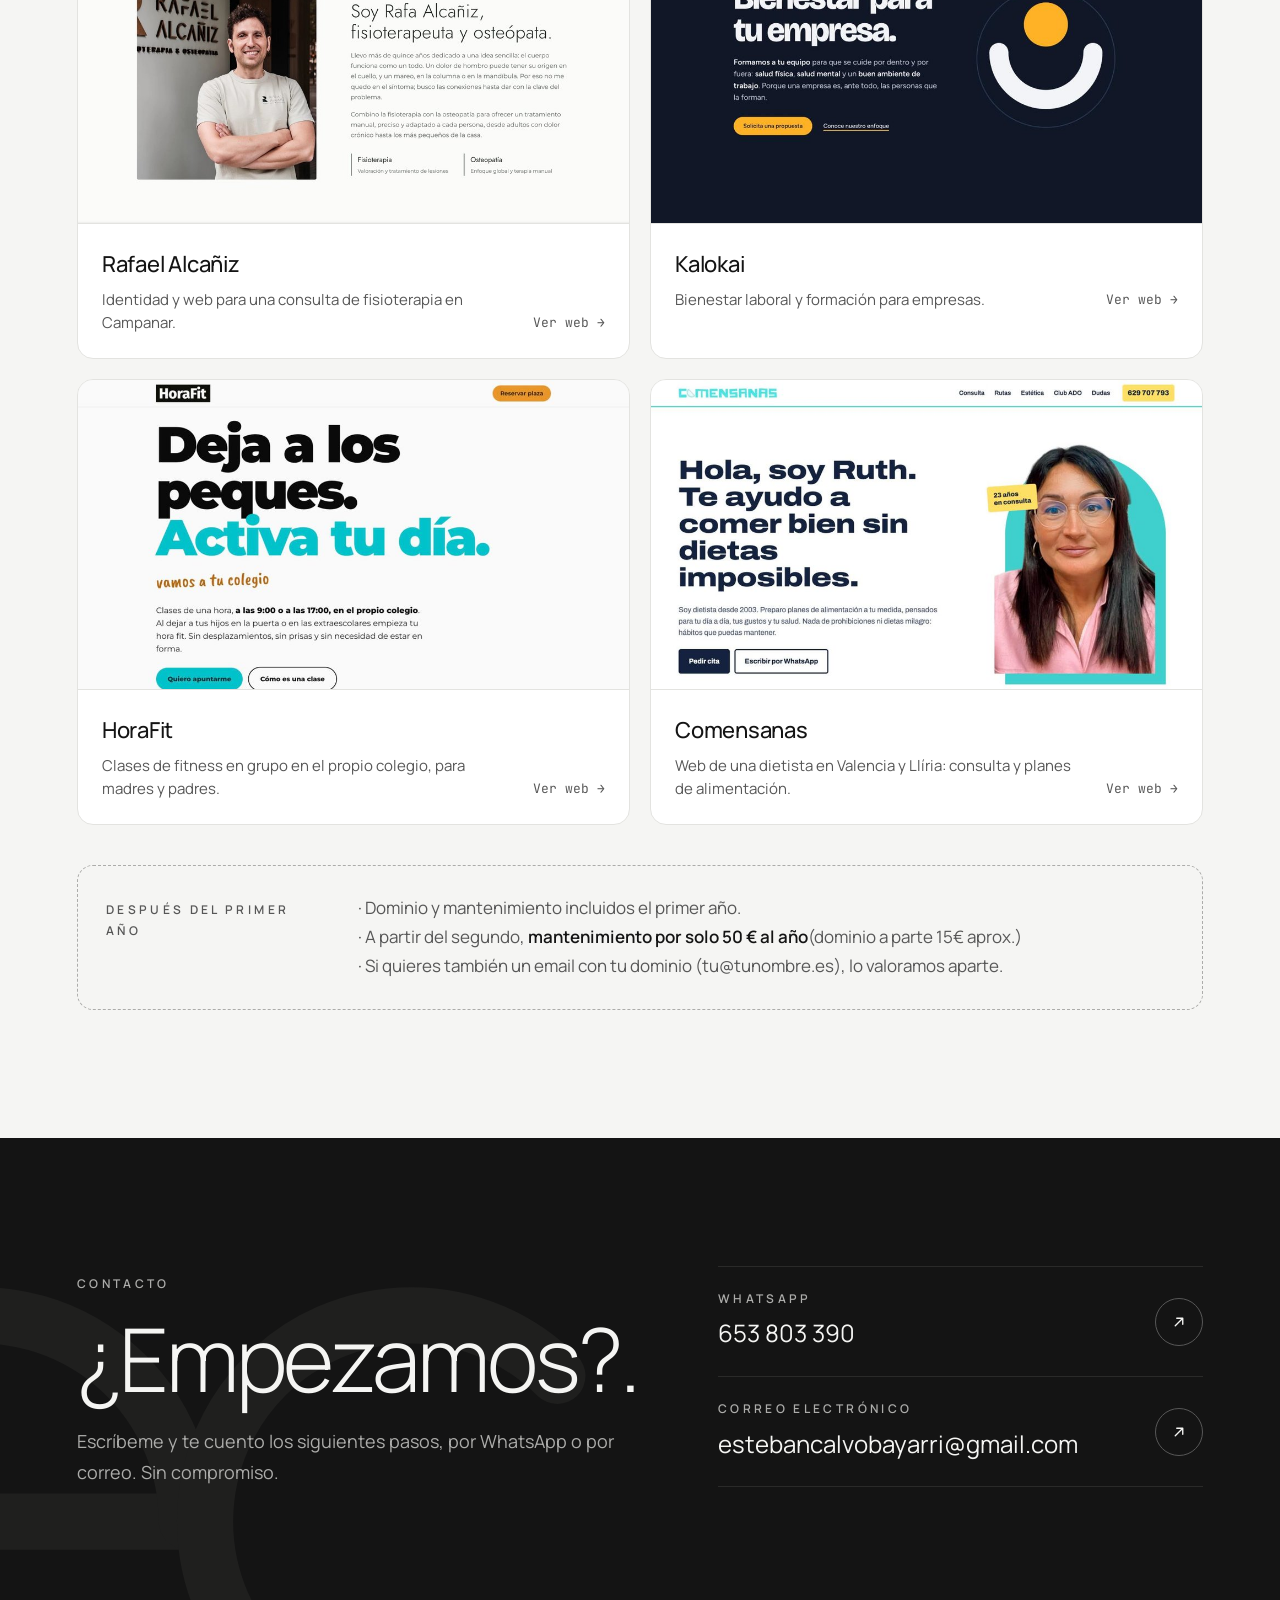
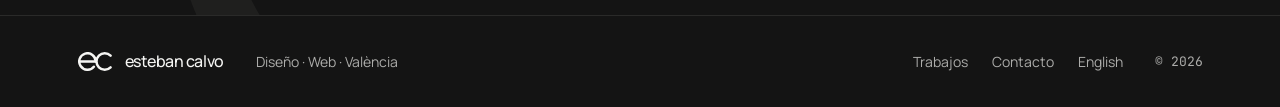
==== commit c3ef45c1: "Fix formatting in note section of index.html" ====
--- a/index.html
+++ b/index.html
@@ -184,7 +184,7 @@
 
         <div class="note reveal">
           <span class="label">Después del primer año</span>
-          <p>·Dominio y mantenimiento incluidos el primer año.<br>·A partir del segundo, <strong>mantenimiento por solo 50&nbsp;€ al año</strong>(dominio a parte 15€ aprox.)<br>·Si quieres también un email con tu dominio (tu@tunombre.es), lo valoramos aparte.</p>
+          <p>· Dominio y mantenimiento incluidos el primer año.<br>· A partir del segundo, <strong>mantenimiento por solo 50&nbsp;€ al año</strong>(dominio a parte 15€ aprox.)<br>· Si quieres también un email con tu dominio (tu@tunombre.es), lo valoramos aparte.</p>
         </div>
       </div>
     </section>
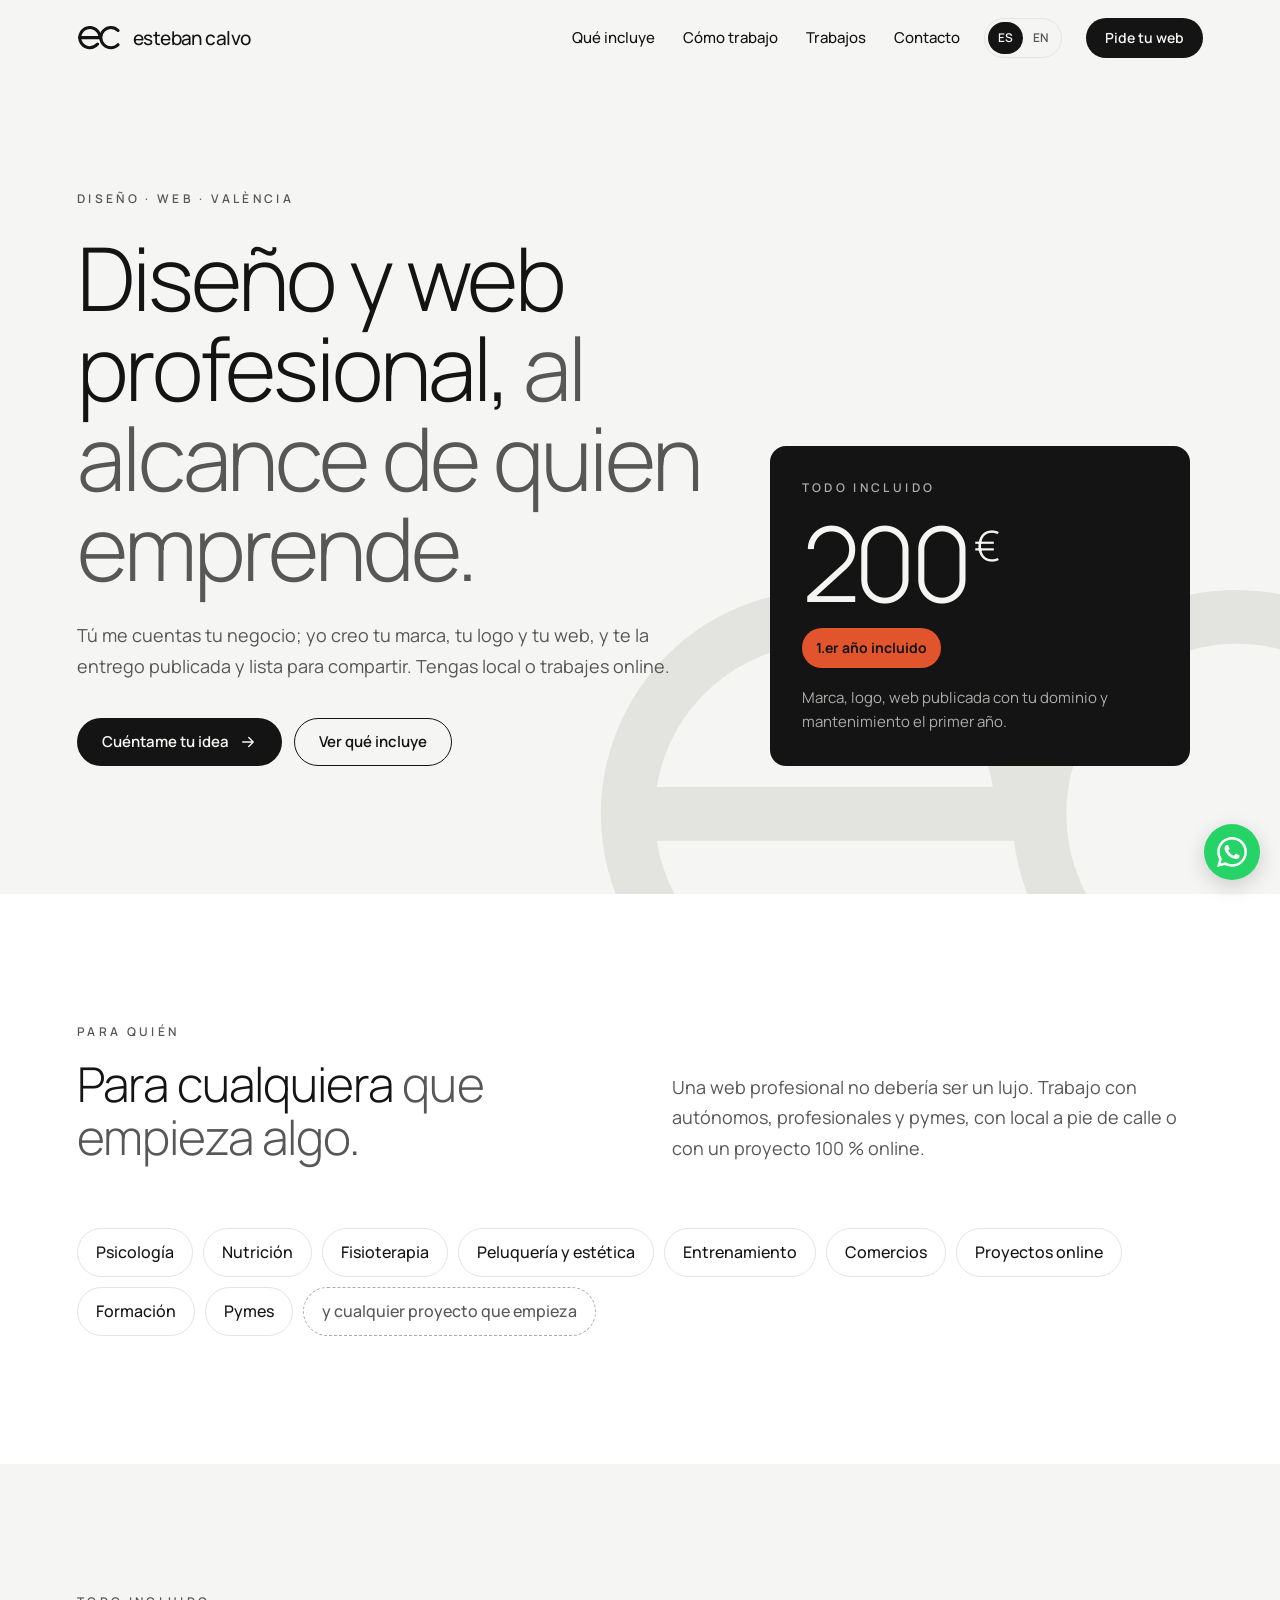
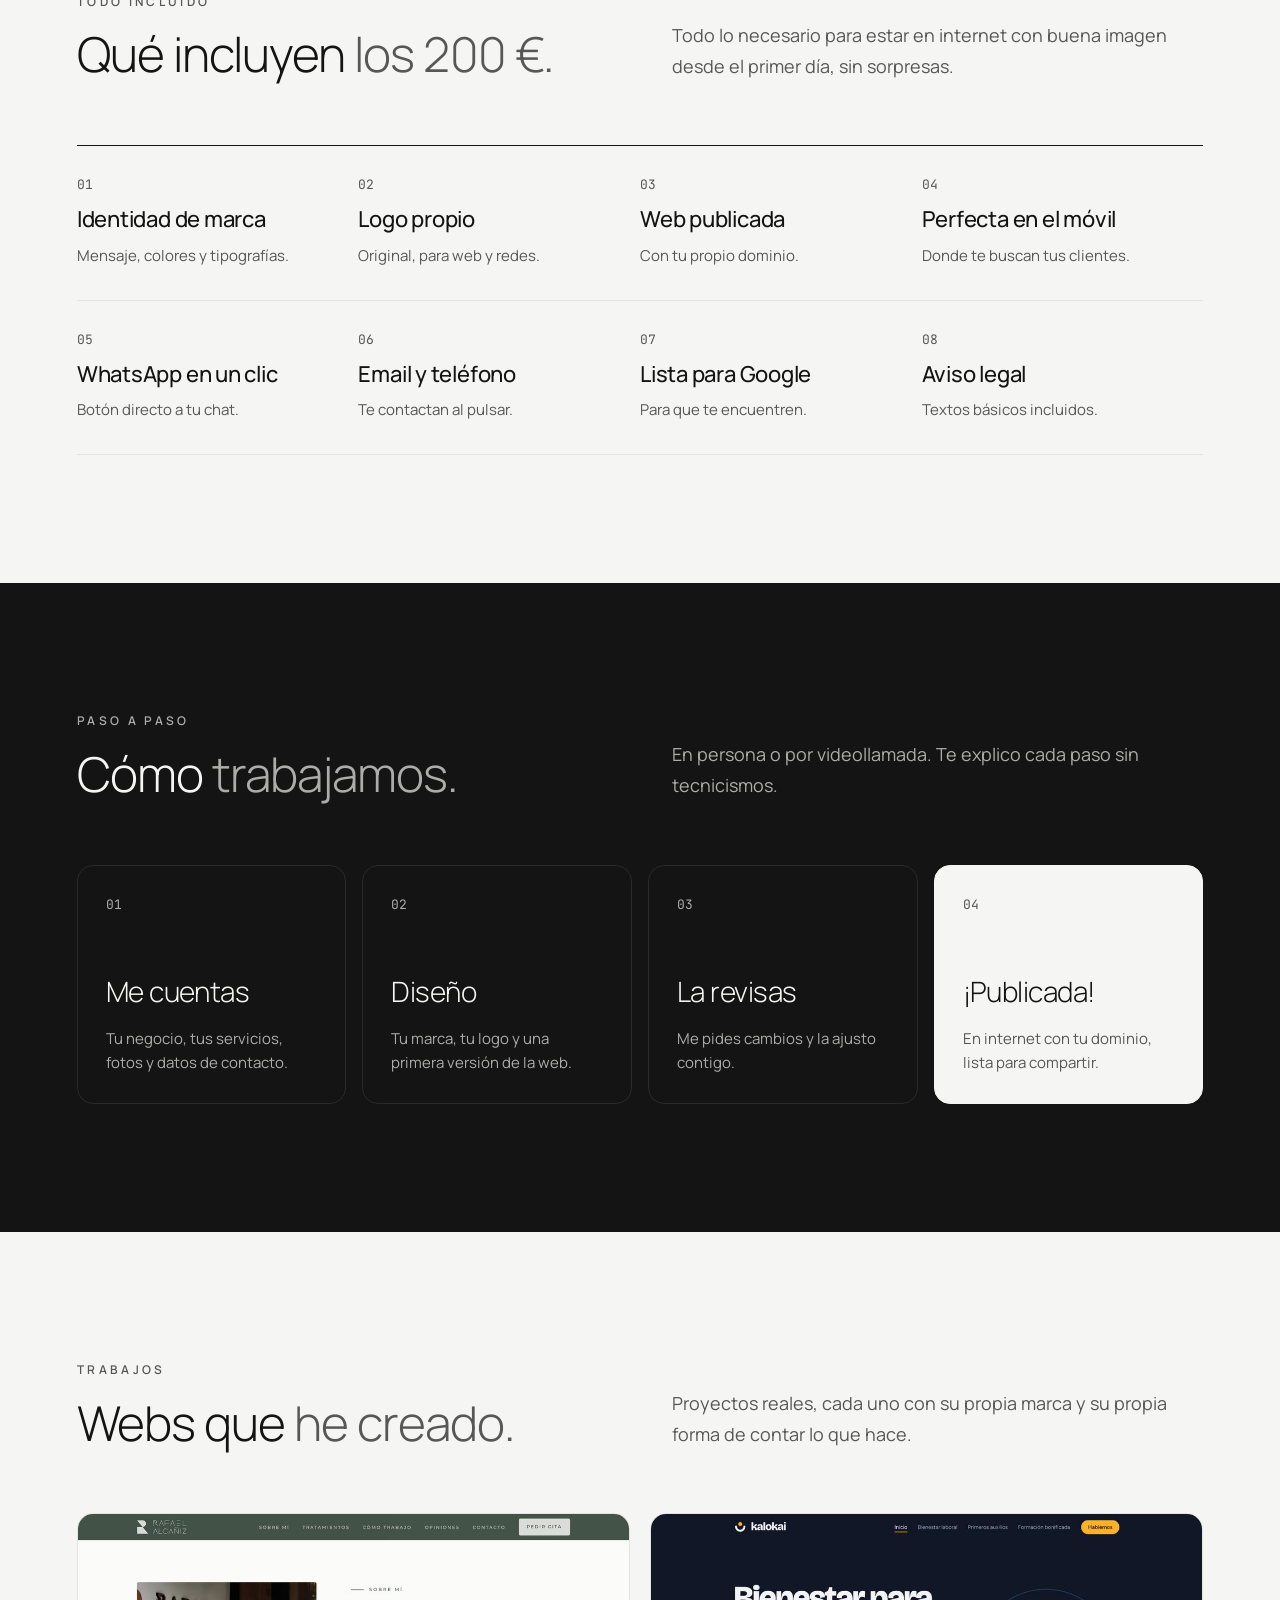
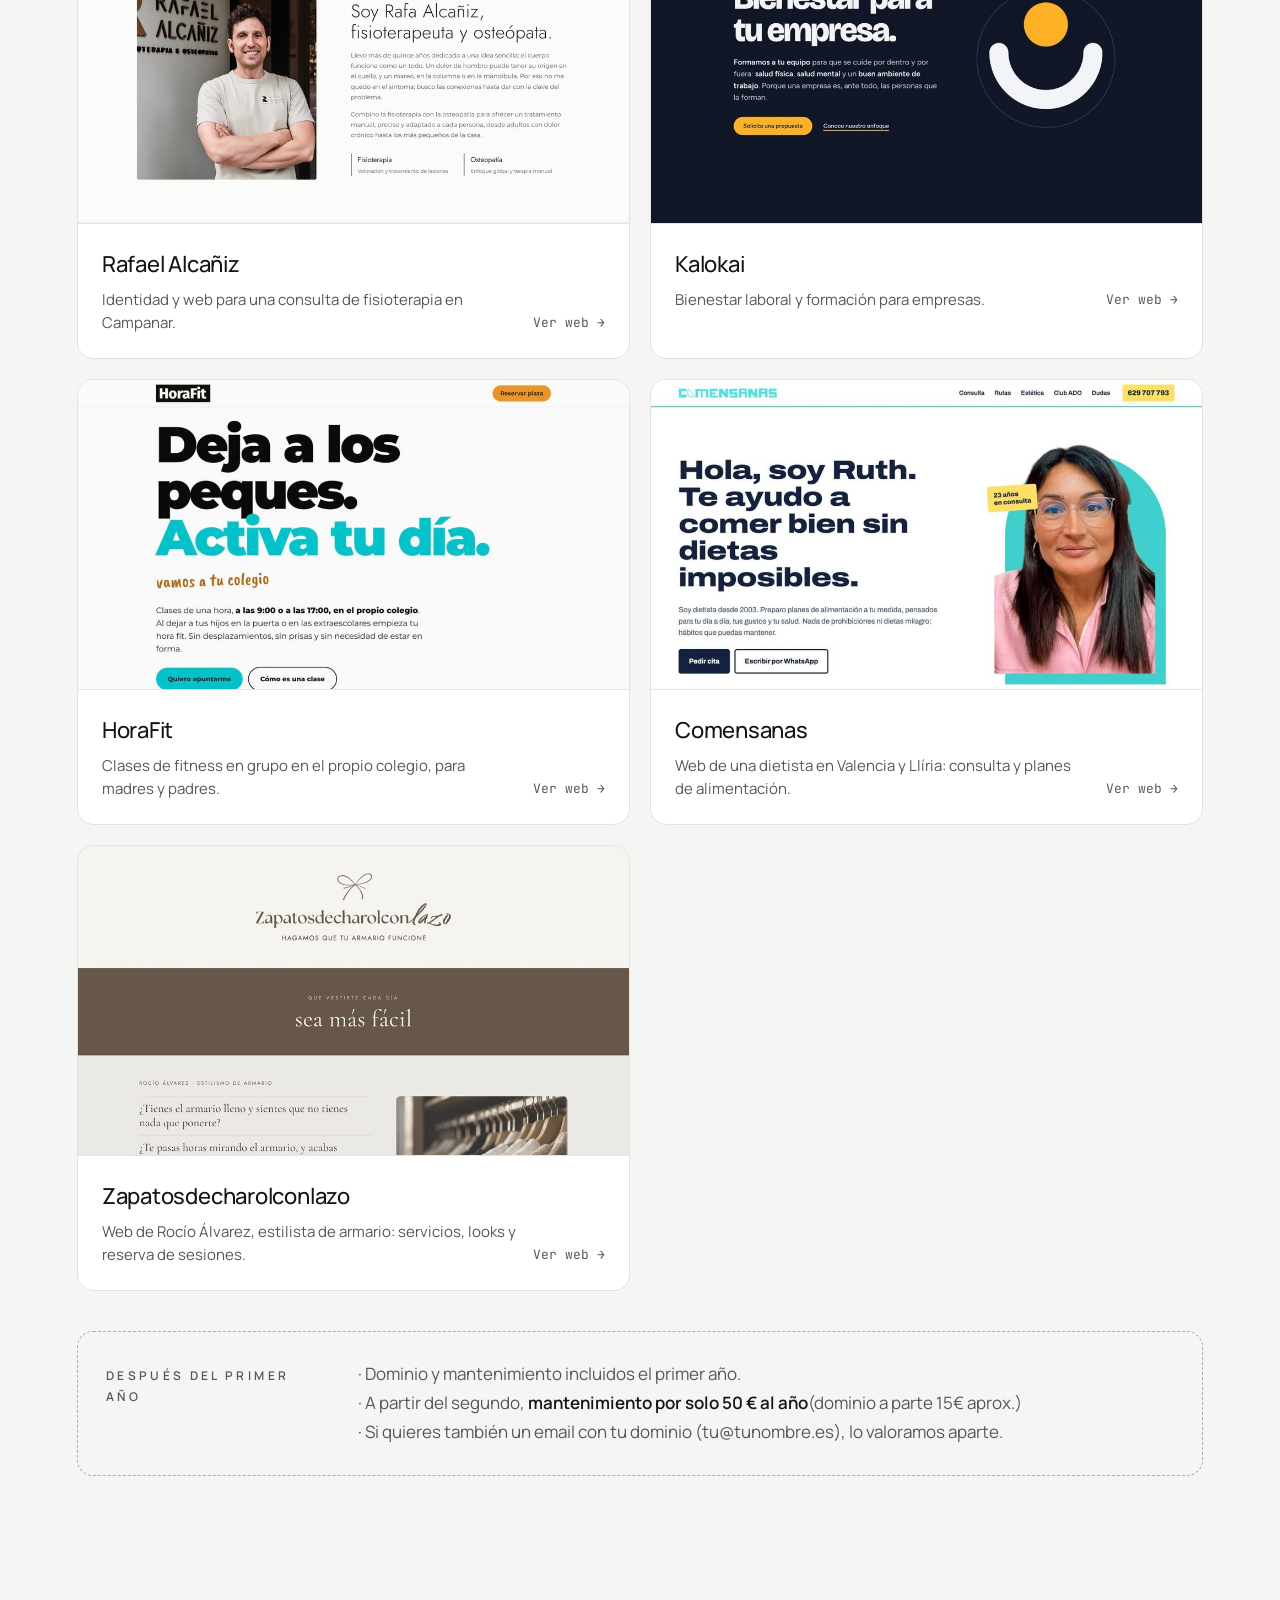
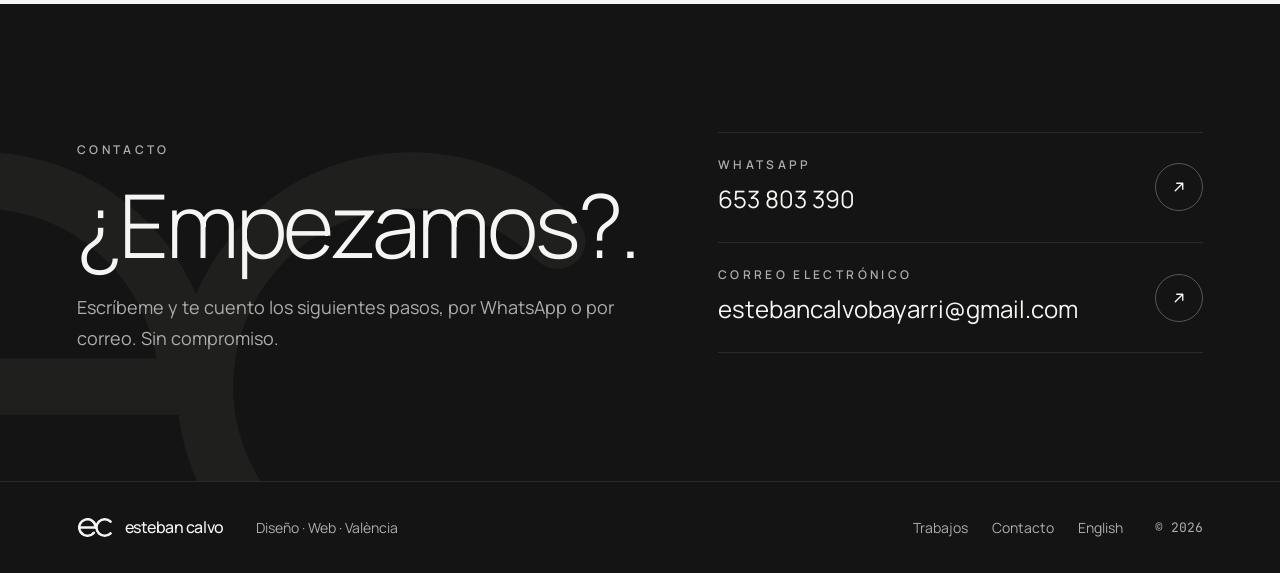
==== commit b6fed7a8: "Añade Zapatosdecharolconlazo a Trabajos (ES/EN) Co-Authored-By: Claude Opus 5.5 <noreply@anthropic.c" ====
--- a/index.html
+++ b/index.html
@@ -180,6 +180,10 @@
             <div class="work__media"><img src="img/ejemplo-comensanas.jpg" alt="Página de inicio de la web de Comensanas" width="1000" height="562" loading="lazy"></div>
             <div class="work__body"><div><h3>Comensanas</h3><p>Web de una dietista en Valencia y Llíria: consulta y planes de alimentación.</p></div><span class="work__go">Ver web →</span></div>
           </a>
+          <a class="work reveal" href="https://zapatosdecharolconlazo.es/" target="_blank" rel="noopener">
+            <div class="work__media"><img src="img/ejemplo-rocio.jpg" alt="Página de inicio de la web de Zapatosdecharolconlazo" width="1000" height="562" loading="lazy"></div>
+            <div class="work__body"><div><h3>Zapatosdecharolconlazo</h3><p>Web de Rocío Álvarez, estilista de armario: servicios, looks y reserva de sesiones.</p></div><span class="work__go">Ver web →</span></div>
+          </a>
         </div>
 
         <div class="note reveal">
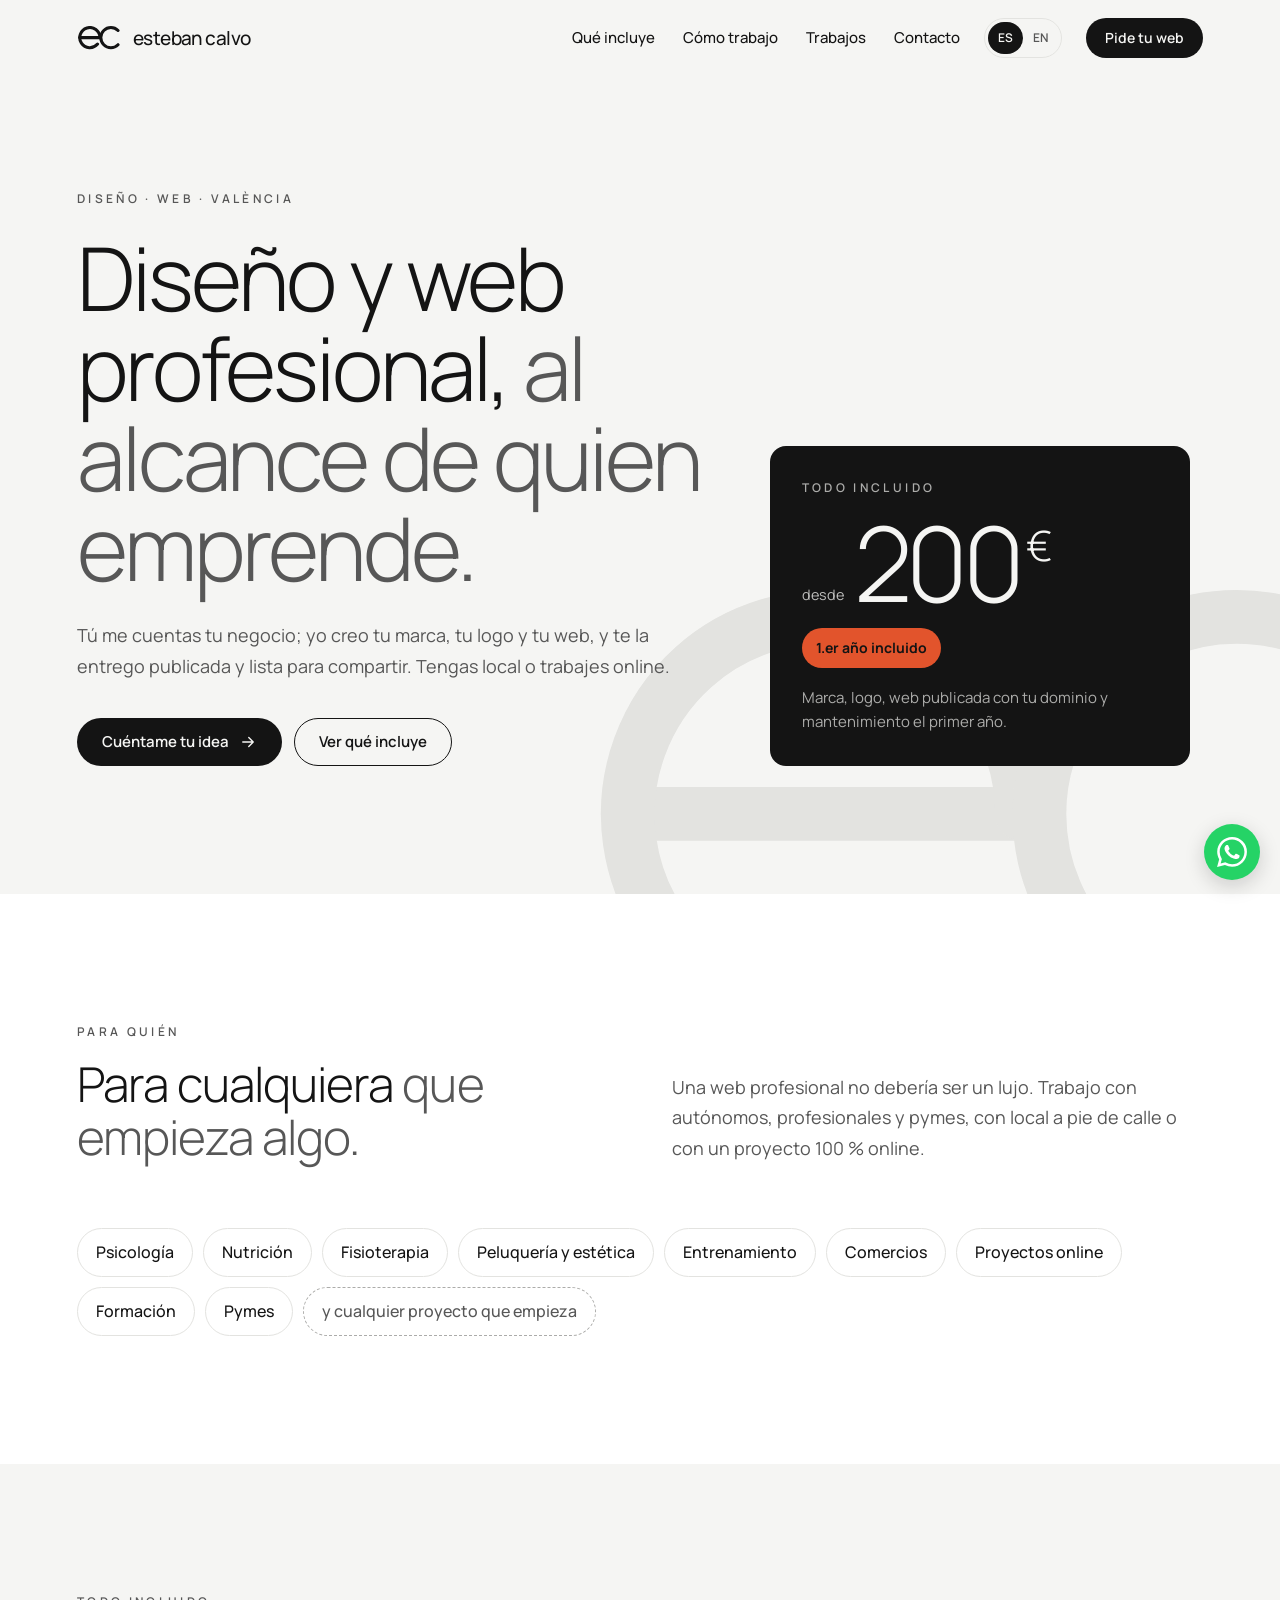
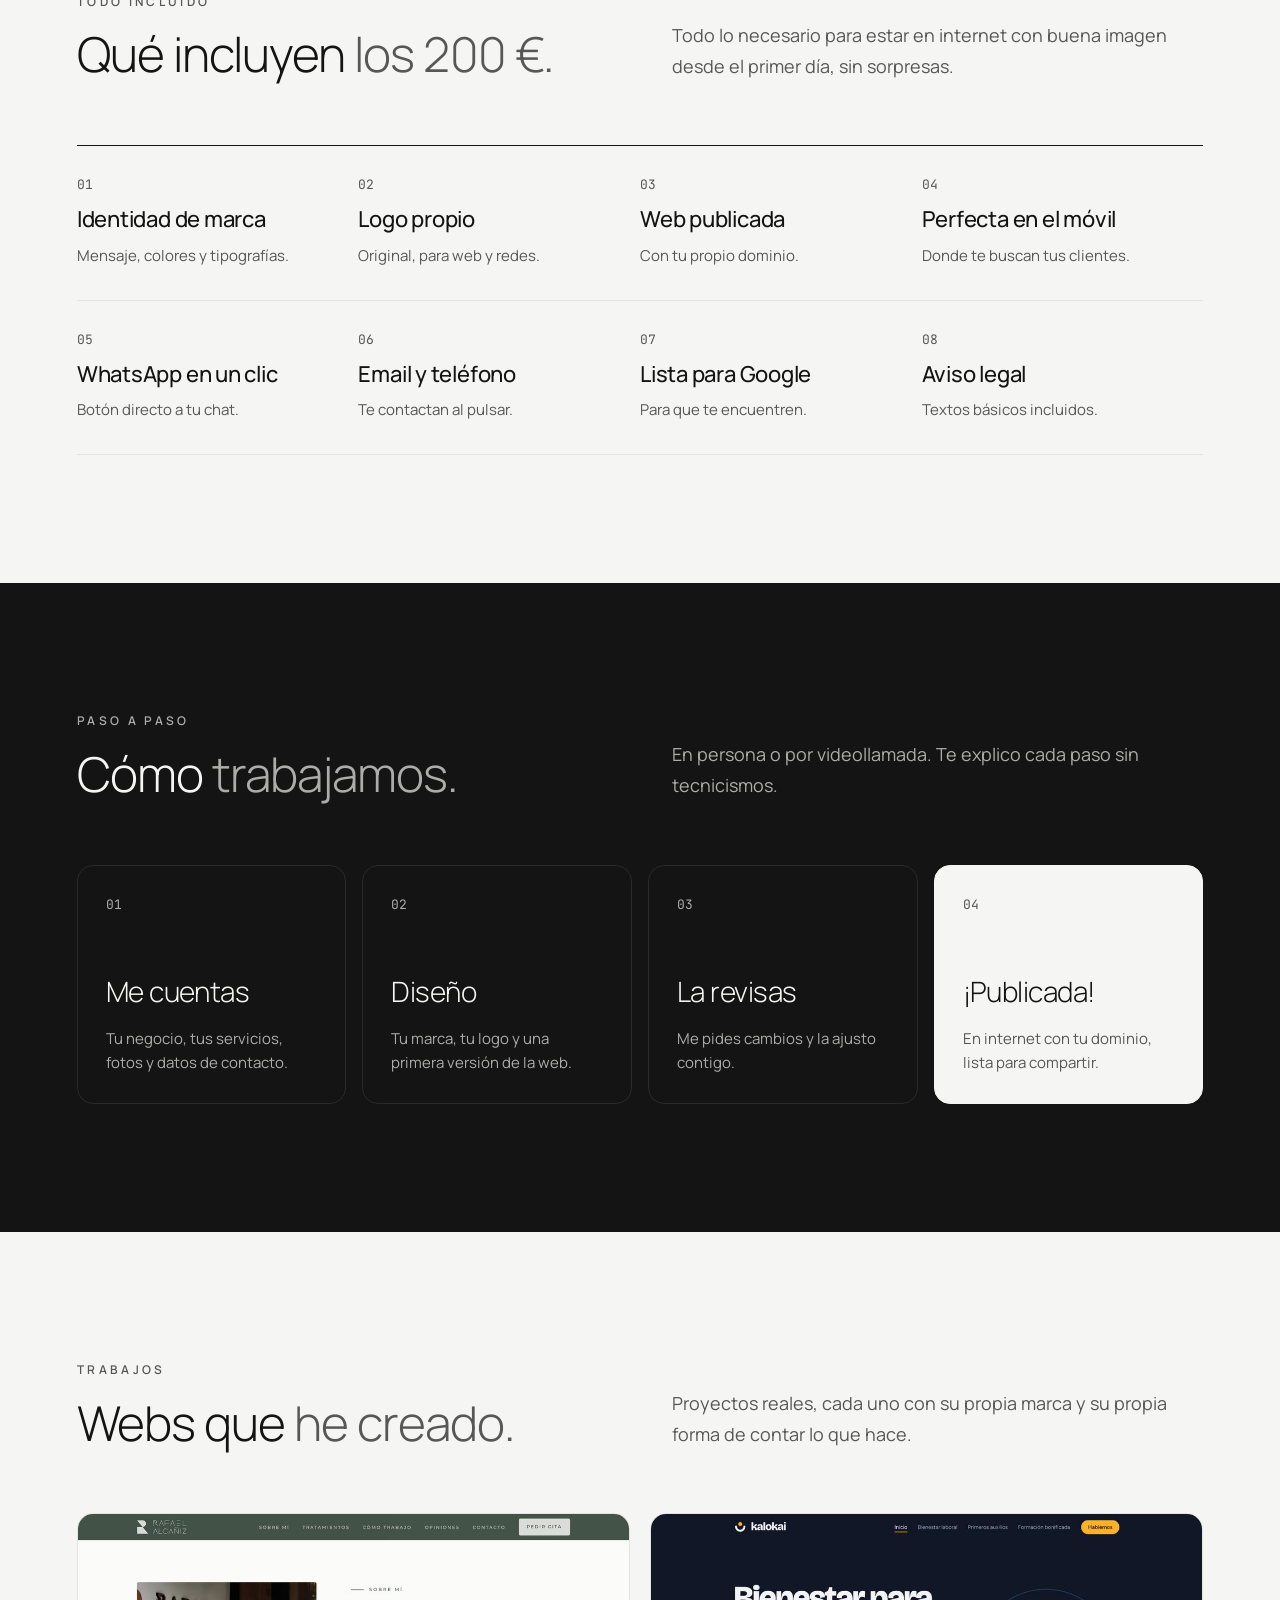
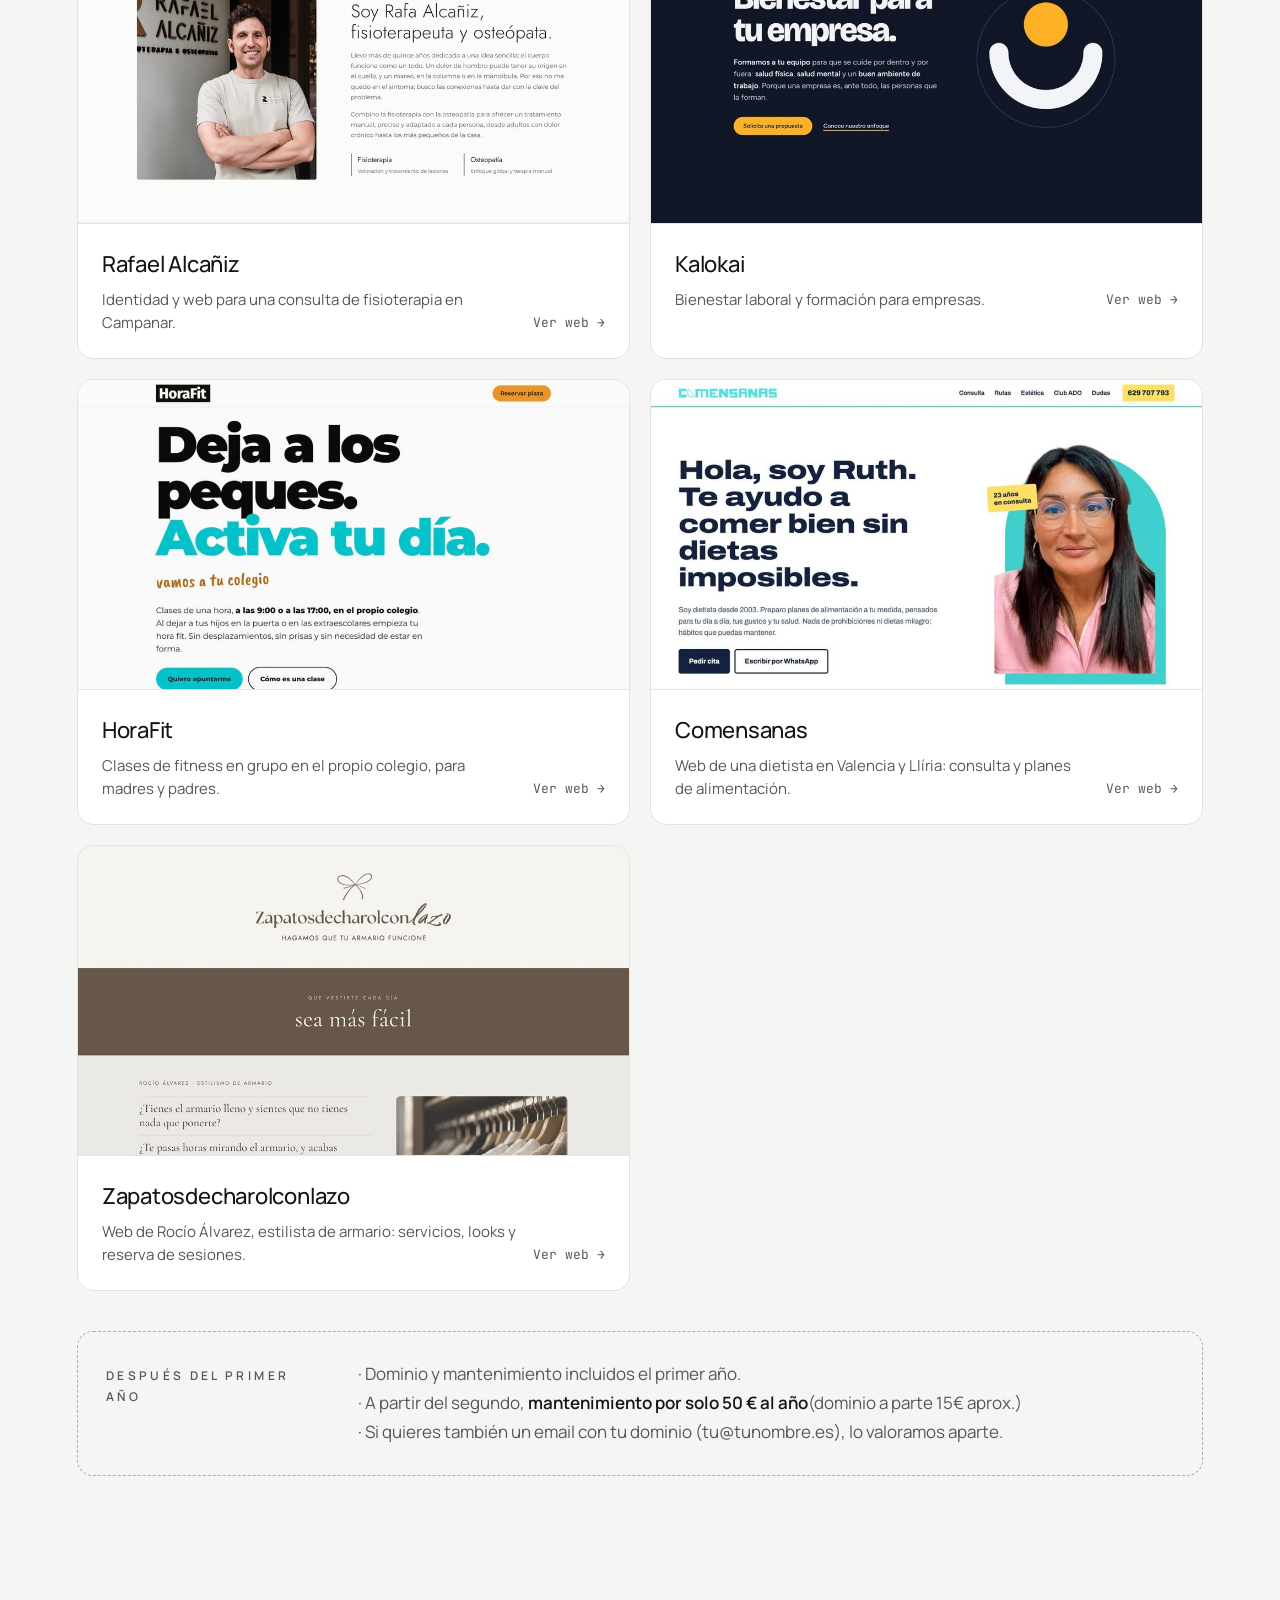
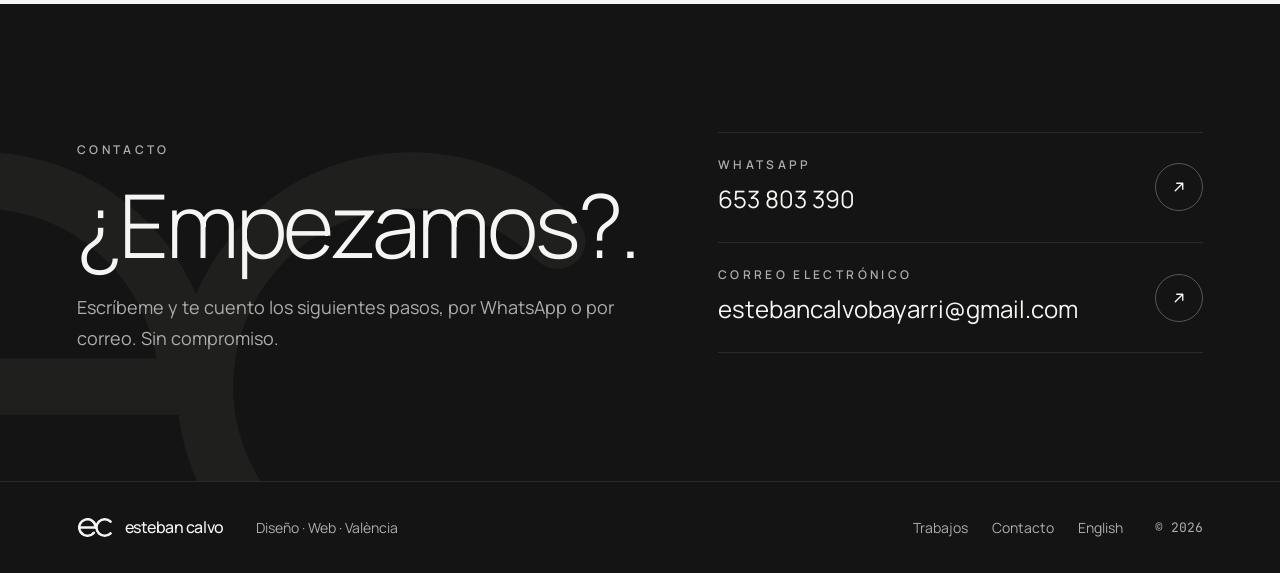
==== commit 1ded8bcc: "Añade «desde» al precio de la ficha (ES/EN) Co-Authored-By: Claude Opus 5.5 <noreply@anthropic.com> " ====
--- a/index.html
+++ b/index.html
@@ -79,7 +79,7 @@
 
         <aside class="price reveal" aria-label="Precio">
           <span class="label">Todo incluido</span>
-          <div class="price__amount">200<small>€</small></div>
+          <div class="price__amount"><span class="price__from">desde</span>200<small>€</small></div>
           <span class="price__badge">1.er año incluido</span>
           <p>Marca, logo, web publicada con tu dominio y mantenimiento el primer año.</p>
         </aside>
--- a/assets/css/styles.css
+++ b/assets/css/styles.css
@@ -123,6 +123,7 @@
 }
 .price__amount { display: flex; align-items: flex-start; gap: 6px; font-size: clamp(4.5rem, 10vw, 6.5rem); font-weight: 300; letter-spacing: -.05em; line-height: .9; }
 .price__amount small { font-size: .4em; letter-spacing: 0; margin-top: .25em; }
+.price__from { align-self: flex-end; font-size: .9rem; font-weight: 400; letter-spacing: 0; color: inherit; opacity: .75; margin: 0 4px .55em 0; }
 .price__badge { justify-self: start; background: var(--ec-senal); color: var(--ec-tinta); font-size: .875rem; font-weight: 700; letter-spacing: 0; padding: 8px 14px; border-radius: var(--radius-pill); }
 .price p { color: var(--ec-niebla); font-size: .9375rem; line-height: 1.6; }
 .price .label { color: var(--ec-niebla); }
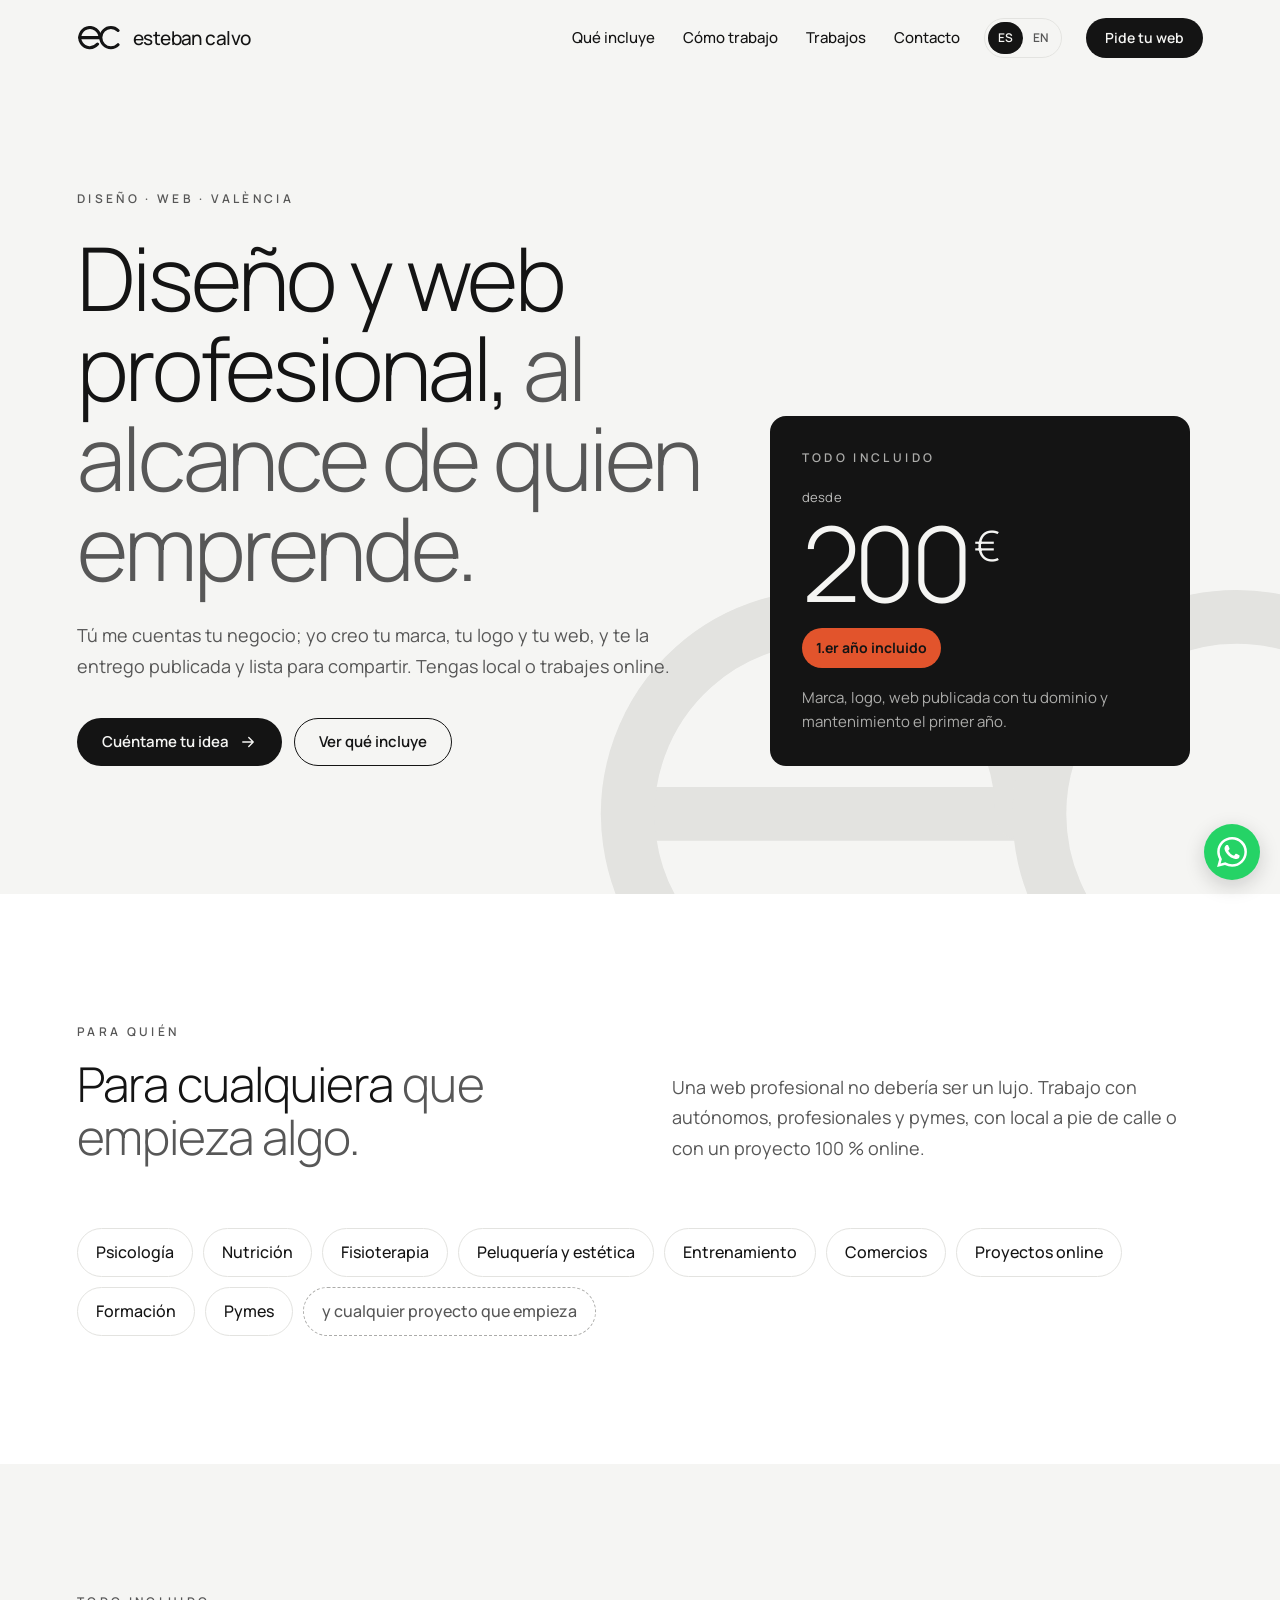
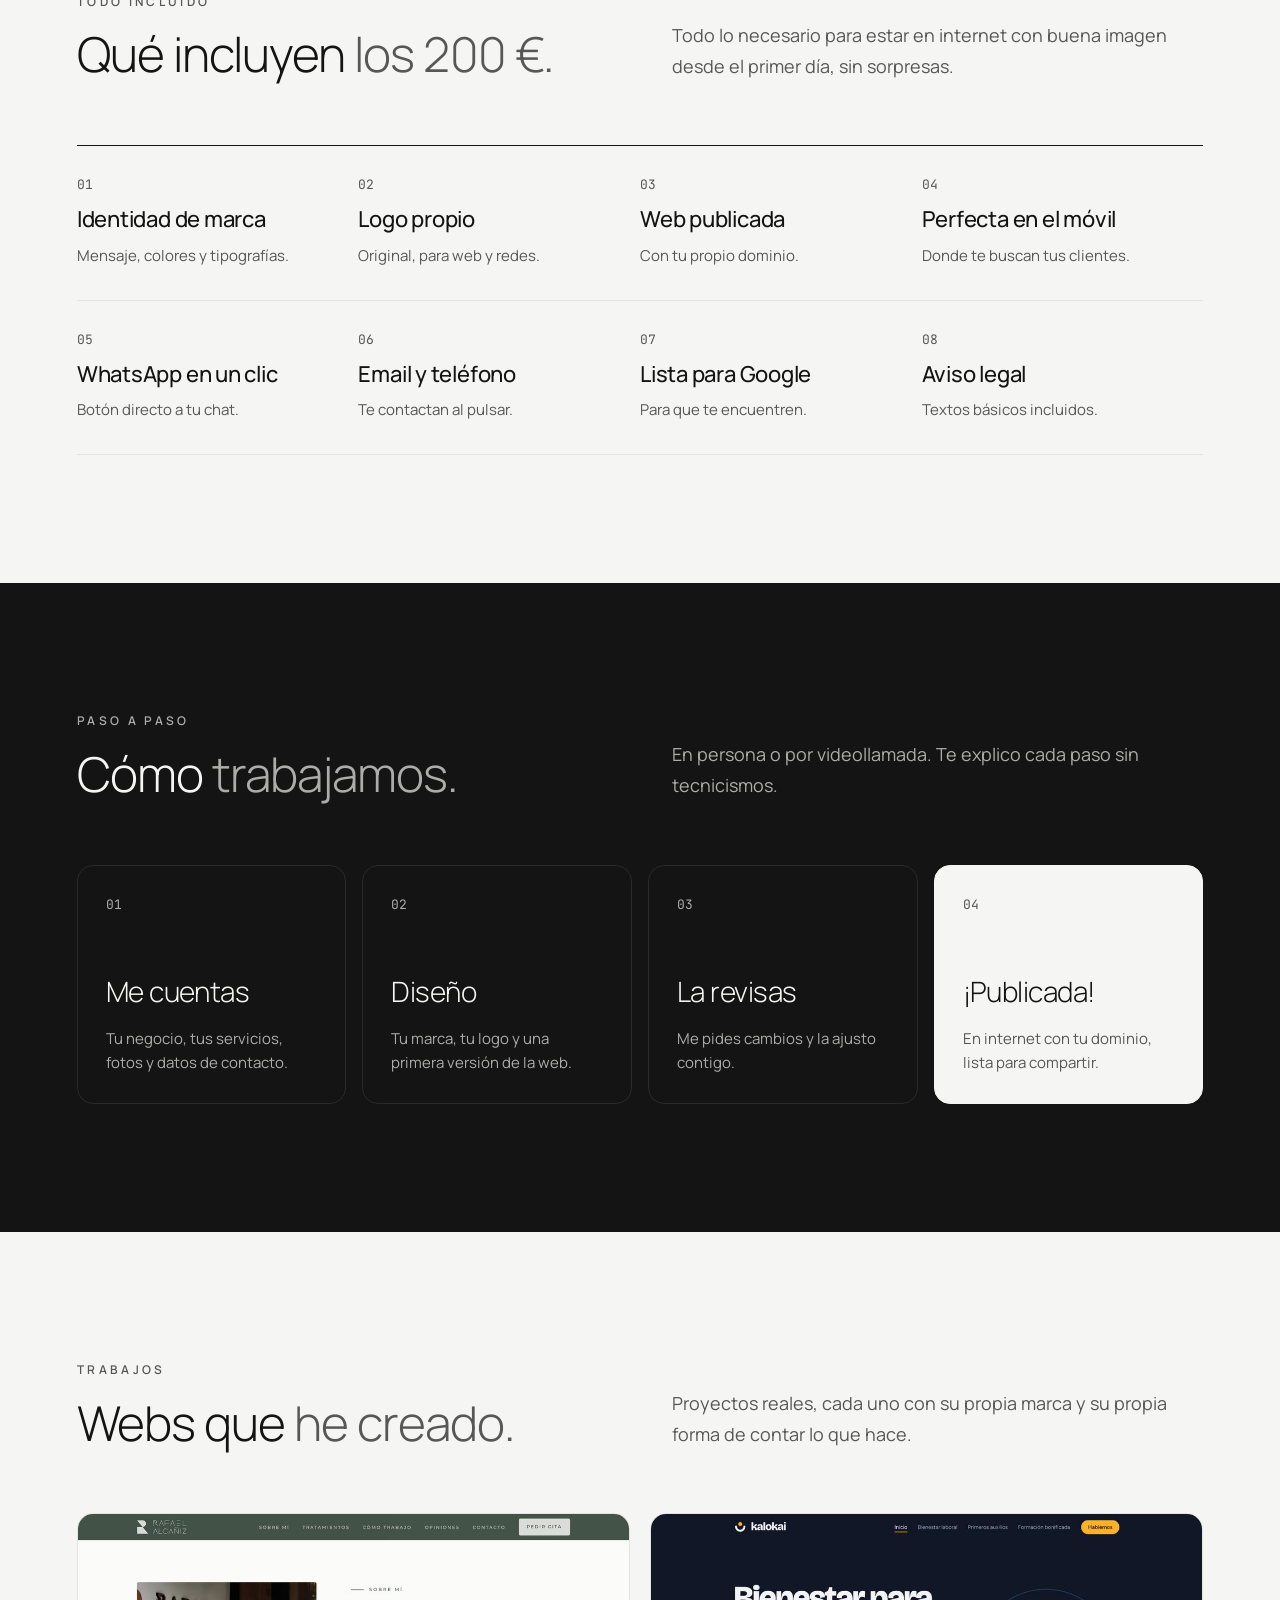
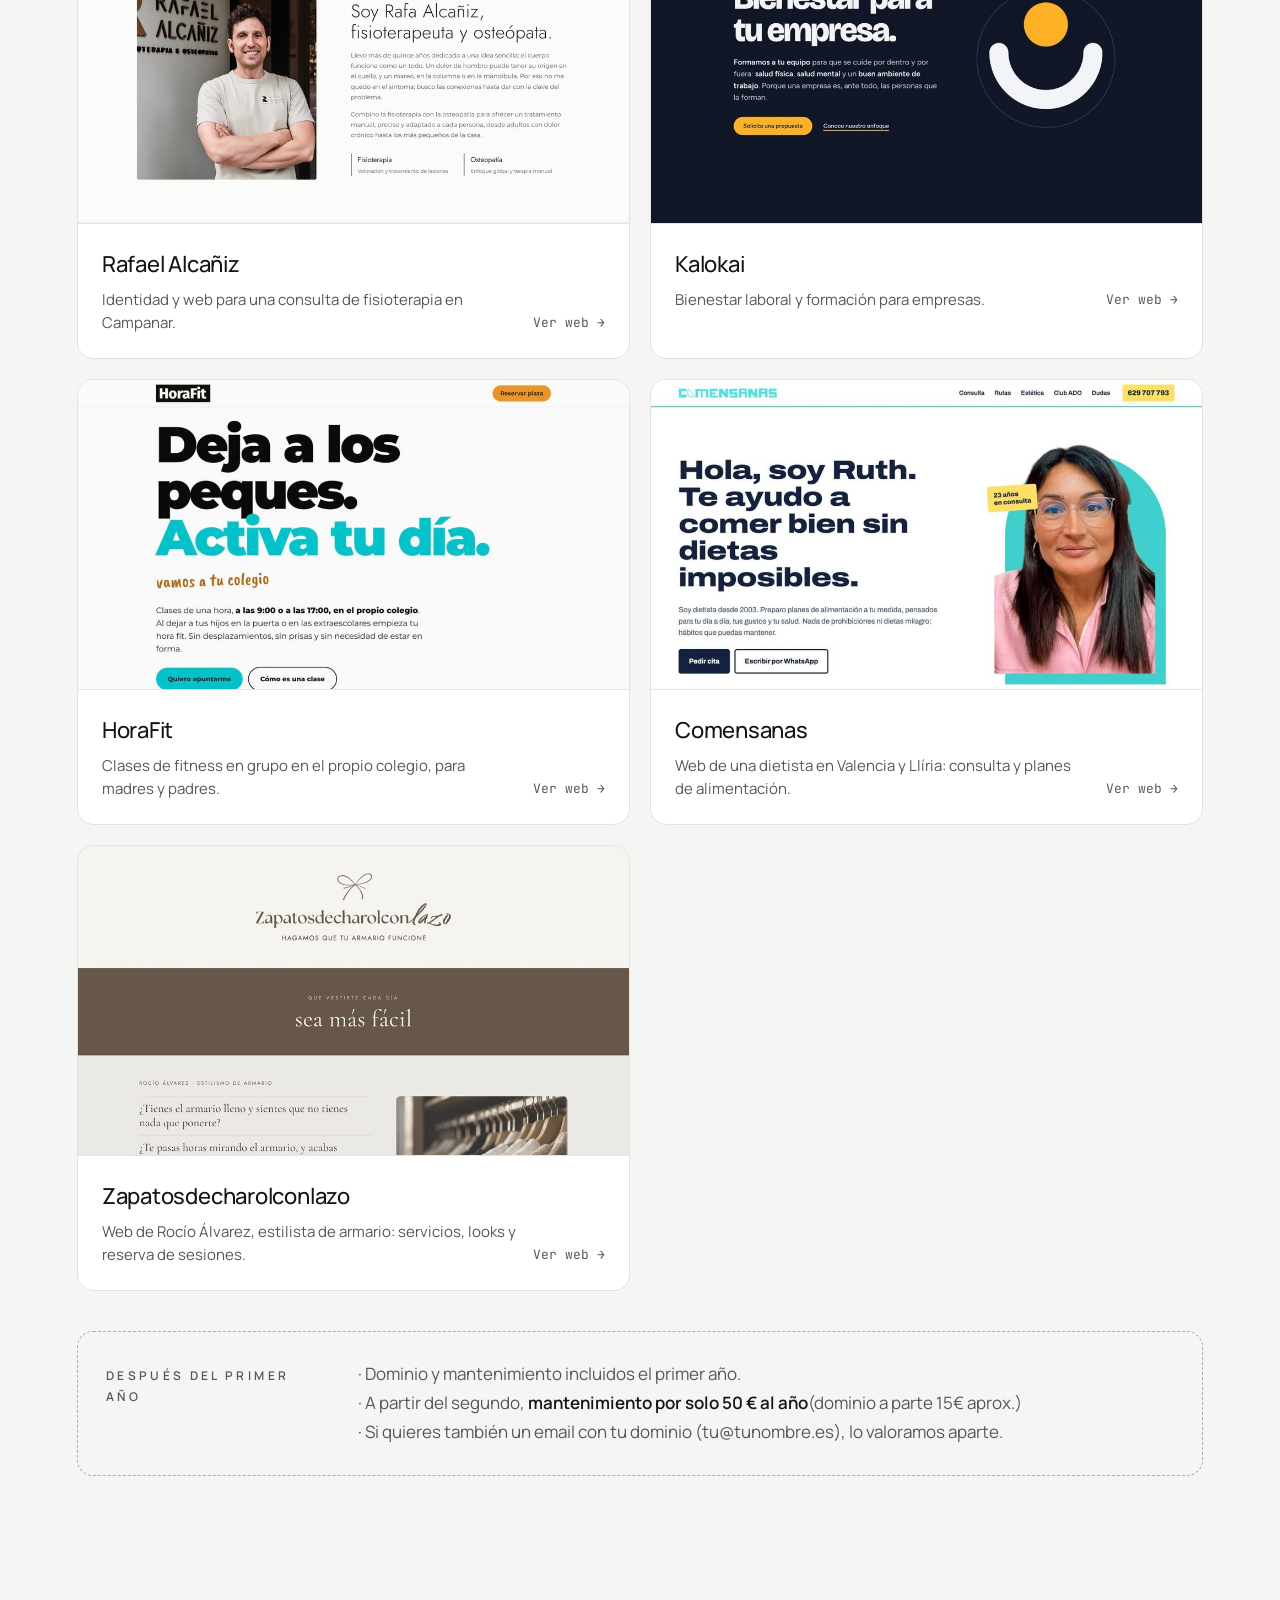
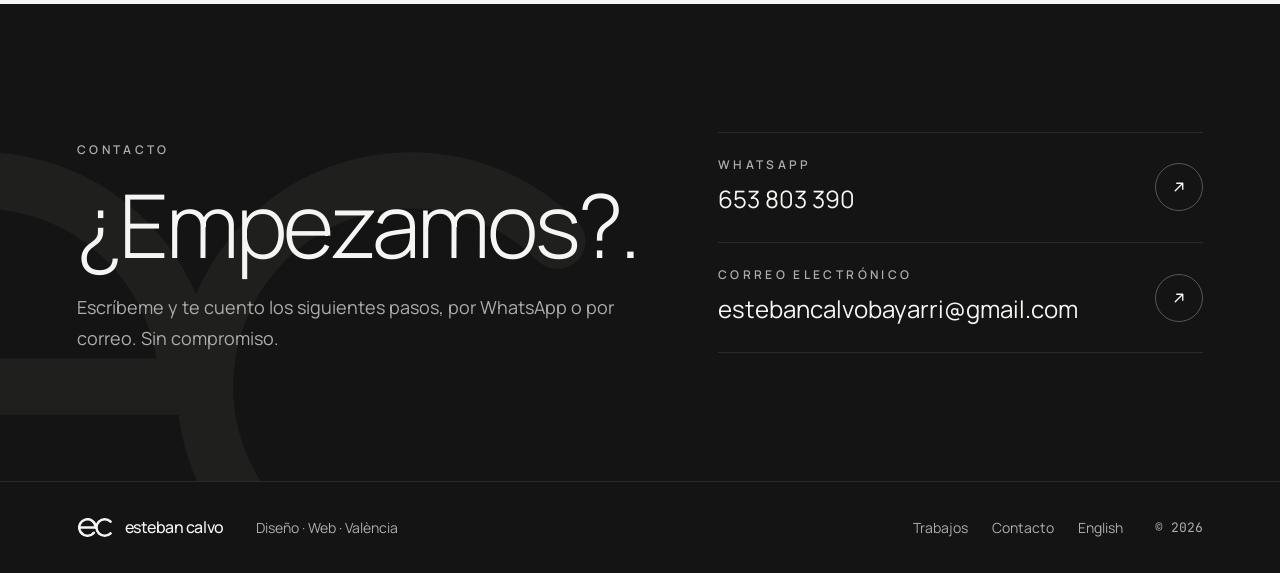
==== commit 388cc2f2: "Mueve «desde» entre la etiqueta y el precio, más pequeño Co-Authored-By: Claude Opus 5.5 <noreply@an" ====
--- a/index.html
+++ b/index.html
@@ -4,7 +4,7 @@
   <meta charset="utf-8">
   <meta name="viewport" content="width=device-width, initial-scale=1">
   <title>Esteban Calvo · Diseño y web profesional para quien emprende</title>
-  <meta name="description" content="Marca, logo y web profesional publicada con tu dominio por 200 €, todo incluido. Para autónomos, pymes y negocios con local u online.">
+  <meta name="description" content="Marca, logo y web profesional publicada con tu dominio desde 200 €, todo incluido. Para autónomos, pymes y negocios con local u online.">
   <meta name="theme-color" content="#F5F5F3">
   <link rel="icon" href="assets/img/favicon.svg" type="image/svg+xml">
   <link rel="alternate" hreflang="es" href="https://ecwebdesign.es/">
@@ -19,7 +19,7 @@
   <meta property="og:image:type" content="image/jpeg">
   <meta property="og:image:width" content="1200">
   <meta property="og:image:height" content="630">
-  <meta property="og:image:alt" content="Esteban Calvo · Diseño y web profesional, al alcance de quien emprende. Todo incluido por 200 €.">
+  <meta property="og:image:alt" content="Esteban Calvo · Diseño y web profesional, al alcance de quien emprende. Todo incluido desde 200 €.">
   <meta name="twitter:card" content="summary_large_image">
   <link rel="preconnect" href="https://fonts.googleapis.com">
   <link rel="preconnect" href="https://fonts.gstatic.com" crossorigin>
@@ -79,7 +79,8 @@
 
         <aside class="price reveal" aria-label="Precio">
           <span class="label">Todo incluido</span>
-          <div class="price__amount"><span class="price__from">desde</span>200<small>€</small></div>
+          <span class="price__from">desde</span>
+          <div class="price__amount">200<small>€</small></div>
           <span class="price__badge">1.er año incluido</span>
           <p>Marca, logo, web publicada con tu dominio y mantenimiento el primer año.</p>
         </aside>
--- a/assets/css/styles.css
+++ b/assets/css/styles.css
@@ -123,7 +123,7 @@
 }
 .price__amount { display: flex; align-items: flex-start; gap: 6px; font-size: clamp(4.5rem, 10vw, 6.5rem); font-weight: 300; letter-spacing: -.05em; line-height: .9; }
 .price__amount small { font-size: .4em; letter-spacing: 0; margin-top: .25em; }
-.price__from { align-self: flex-end; font-size: .9rem; font-weight: 400; letter-spacing: 0; color: inherit; opacity: .75; margin: 0 4px .55em 0; }
+.price__from { font-size: .8125rem; font-weight: 400; letter-spacing: .02em; opacity: .75; margin-bottom: -10px; }
 .price__badge { justify-self: start; background: var(--ec-senal); color: var(--ec-tinta); font-size: .875rem; font-weight: 700; letter-spacing: 0; padding: 8px 14px; border-radius: var(--radius-pill); }
 .price p { color: var(--ec-niebla); font-size: .9375rem; line-height: 1.6; }
 .price .label { color: var(--ec-niebla); }
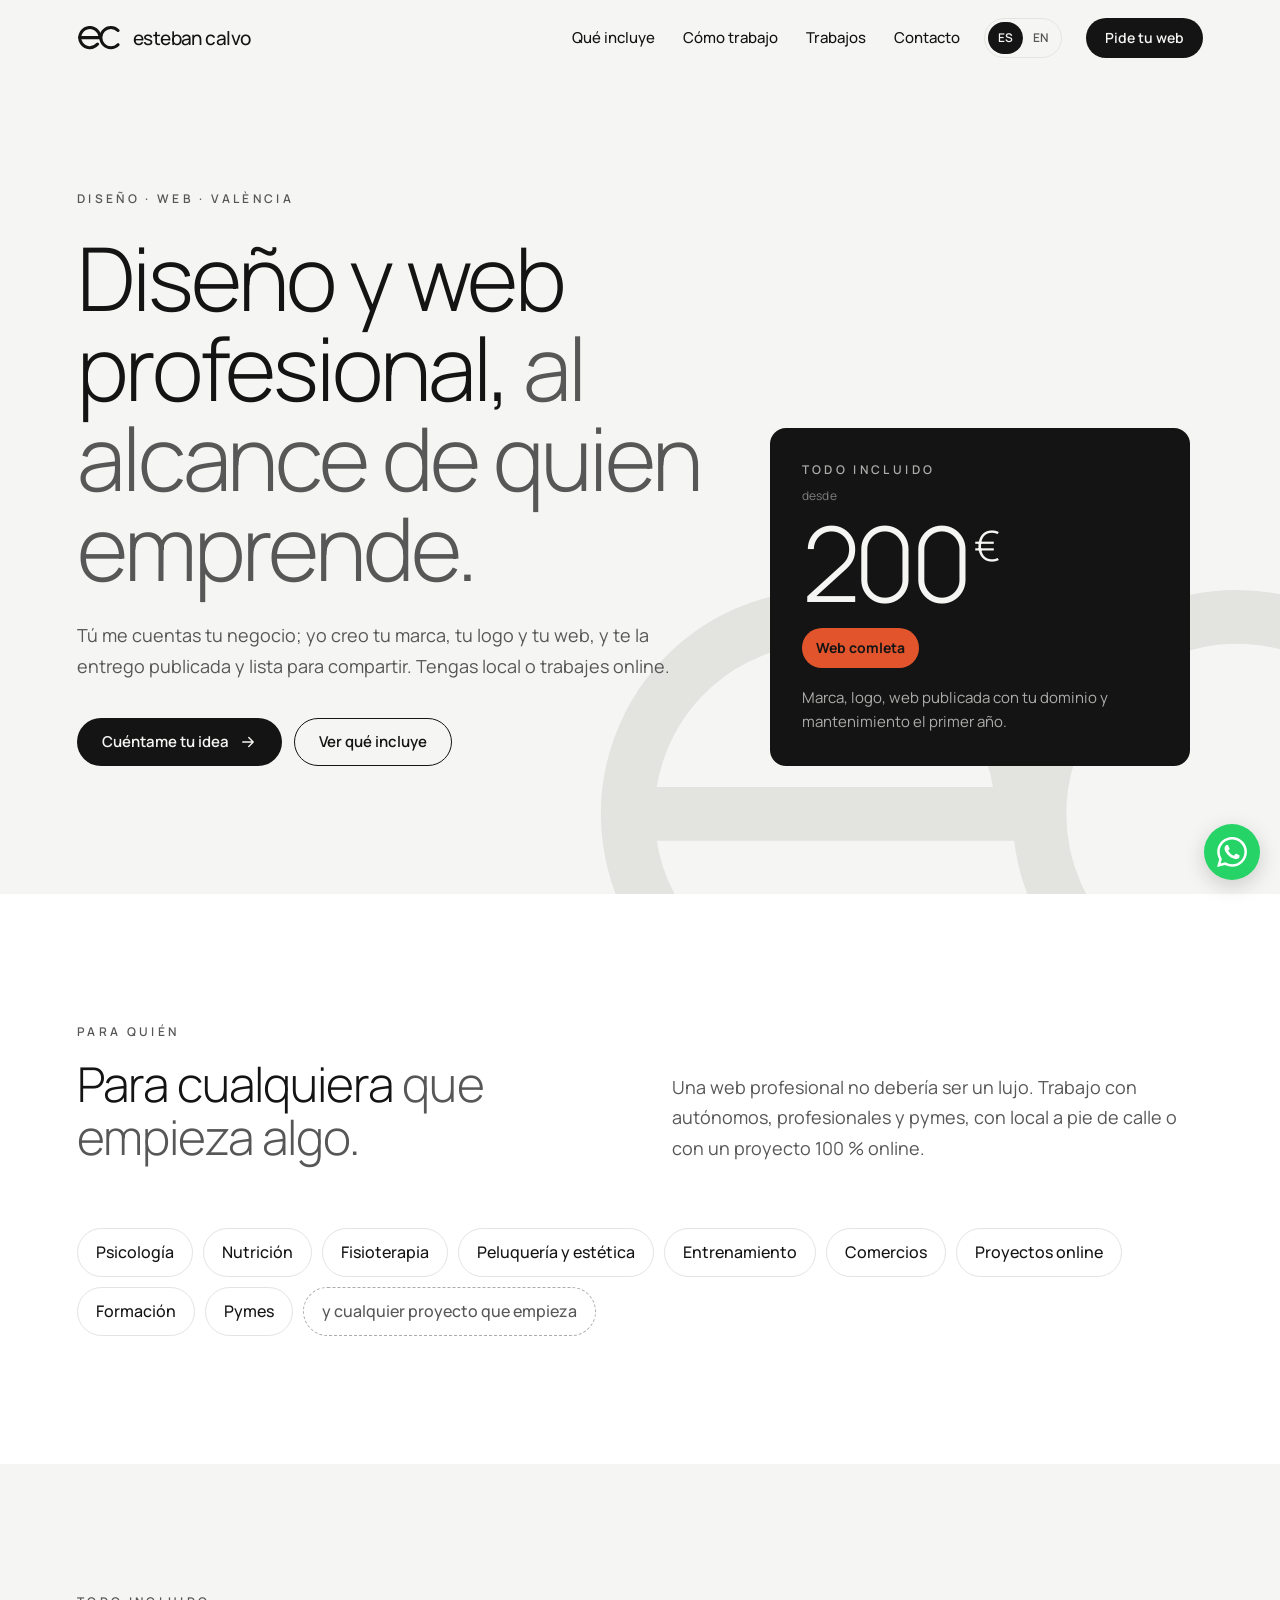
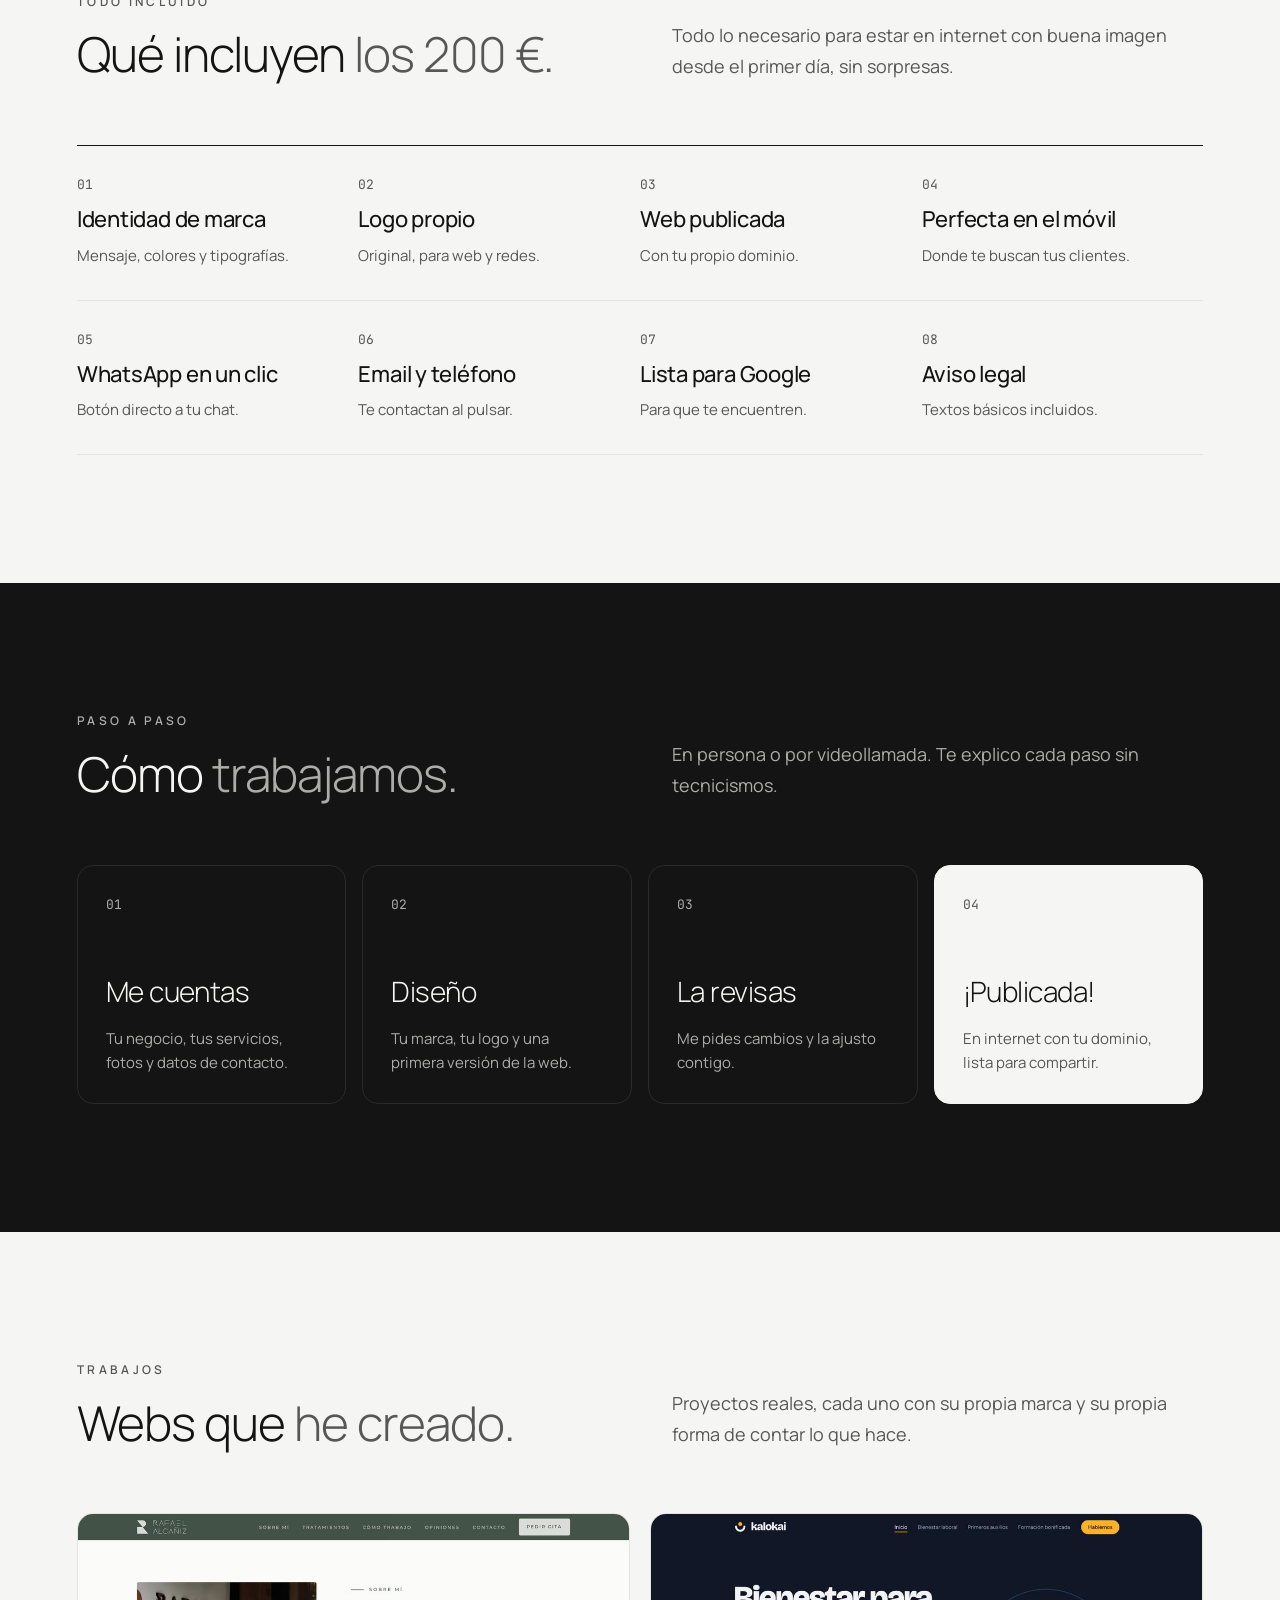
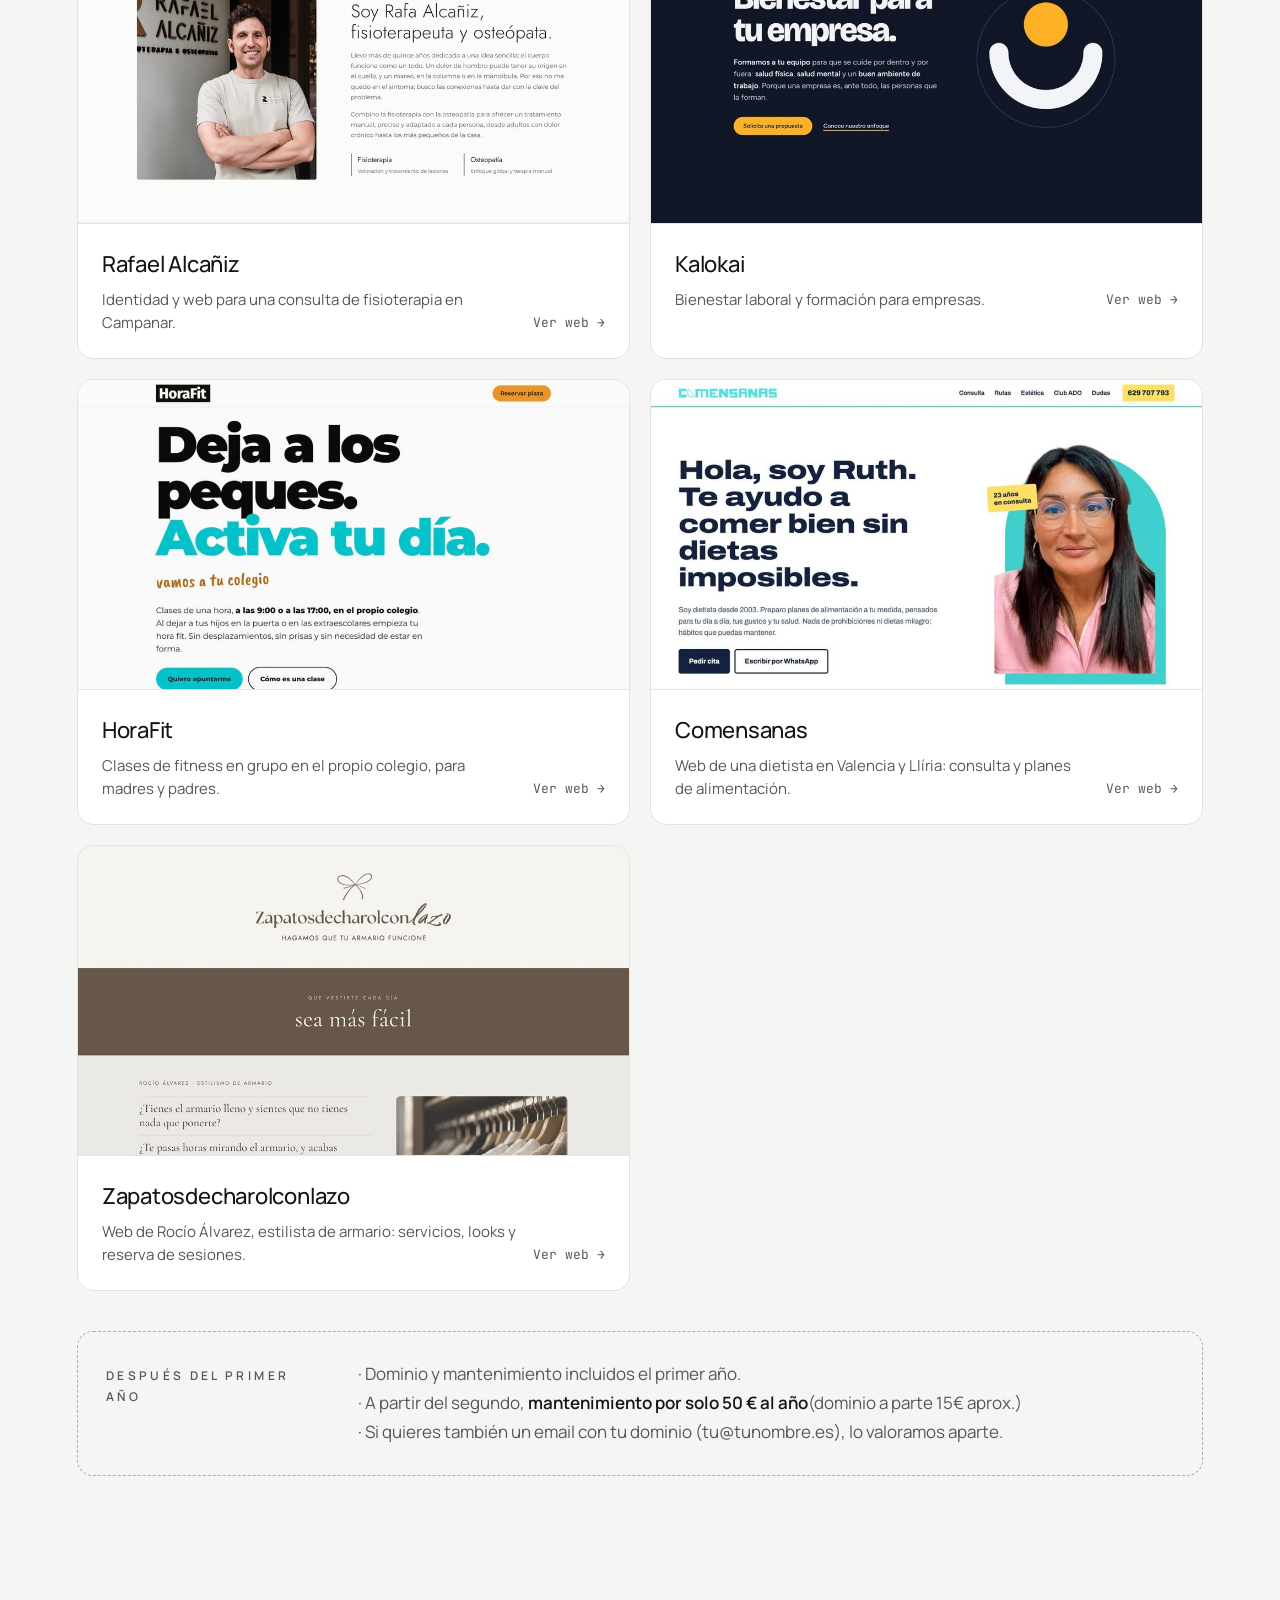
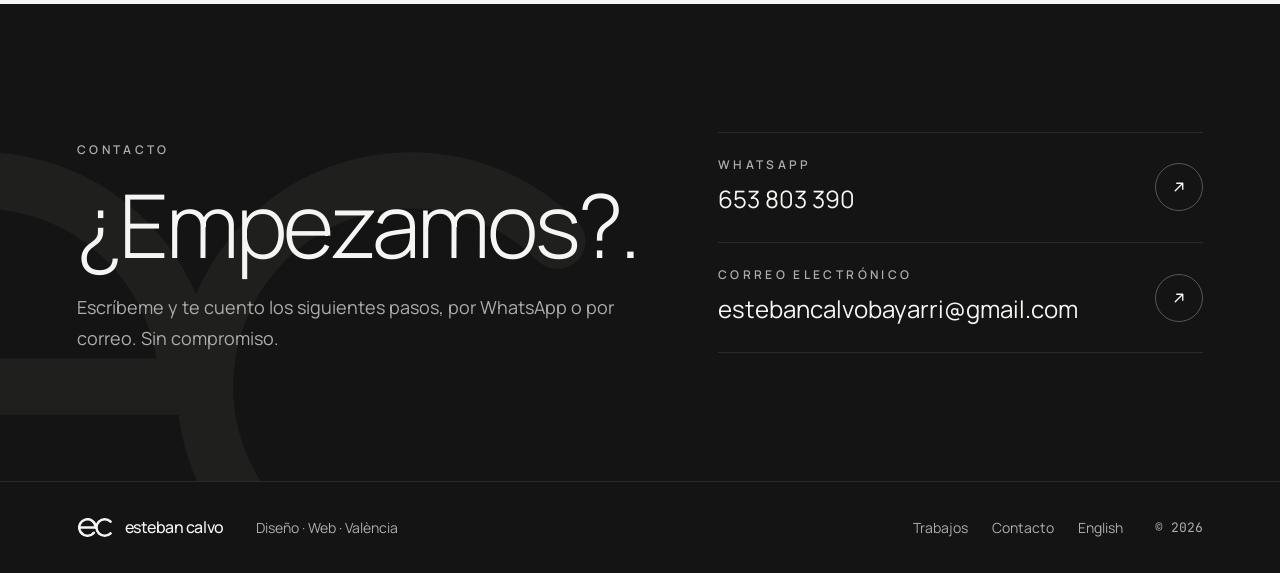
==== commit 3cb9730a: "Update price badge text in index.html" ====
--- a/index.html
+++ b/index.html
@@ -81,7 +81,7 @@
           <span class="label">Todo incluido</span>
           <span class="price__from">desde</span>
           <div class="price__amount">200<small>€</small></div>
-          <span class="price__badge">1.er año incluido</span>
+          <span class="price__badge">Web comleta</span>
           <p>Marca, logo, web publicada con tu dominio y mantenimiento el primer año.</p>
         </aside>
       </div>
--- a/assets/css/styles.css
+++ b/assets/css/styles.css
@@ -123,7 +123,7 @@
 }
 .price__amount { display: flex; align-items: flex-start; gap: 6px; font-size: clamp(4.5rem, 10vw, 6.5rem); font-weight: 300; letter-spacing: -.05em; line-height: .9; }
 .price__amount small { font-size: .4em; letter-spacing: 0; margin-top: .25em; }
-.price__from { font-size: .8125rem; font-weight: 400; letter-spacing: .02em; opacity: .75; margin-bottom: -10px; }
+.price__from { font-size: .75rem; font-weight: 400; letter-spacing: .02em; color: var(--ec-niebla); opacity: .7; margin: -12px 0 -16px; }
 .price__badge { justify-self: start; background: var(--ec-senal); color: var(--ec-tinta); font-size: .875rem; font-weight: 700; letter-spacing: 0; padding: 8px 14px; border-radius: var(--radius-pill); }
 .price p { color: var(--ec-niebla); font-size: .9375rem; line-height: 1.6; }
 .price .label { color: var(--ec-niebla); }
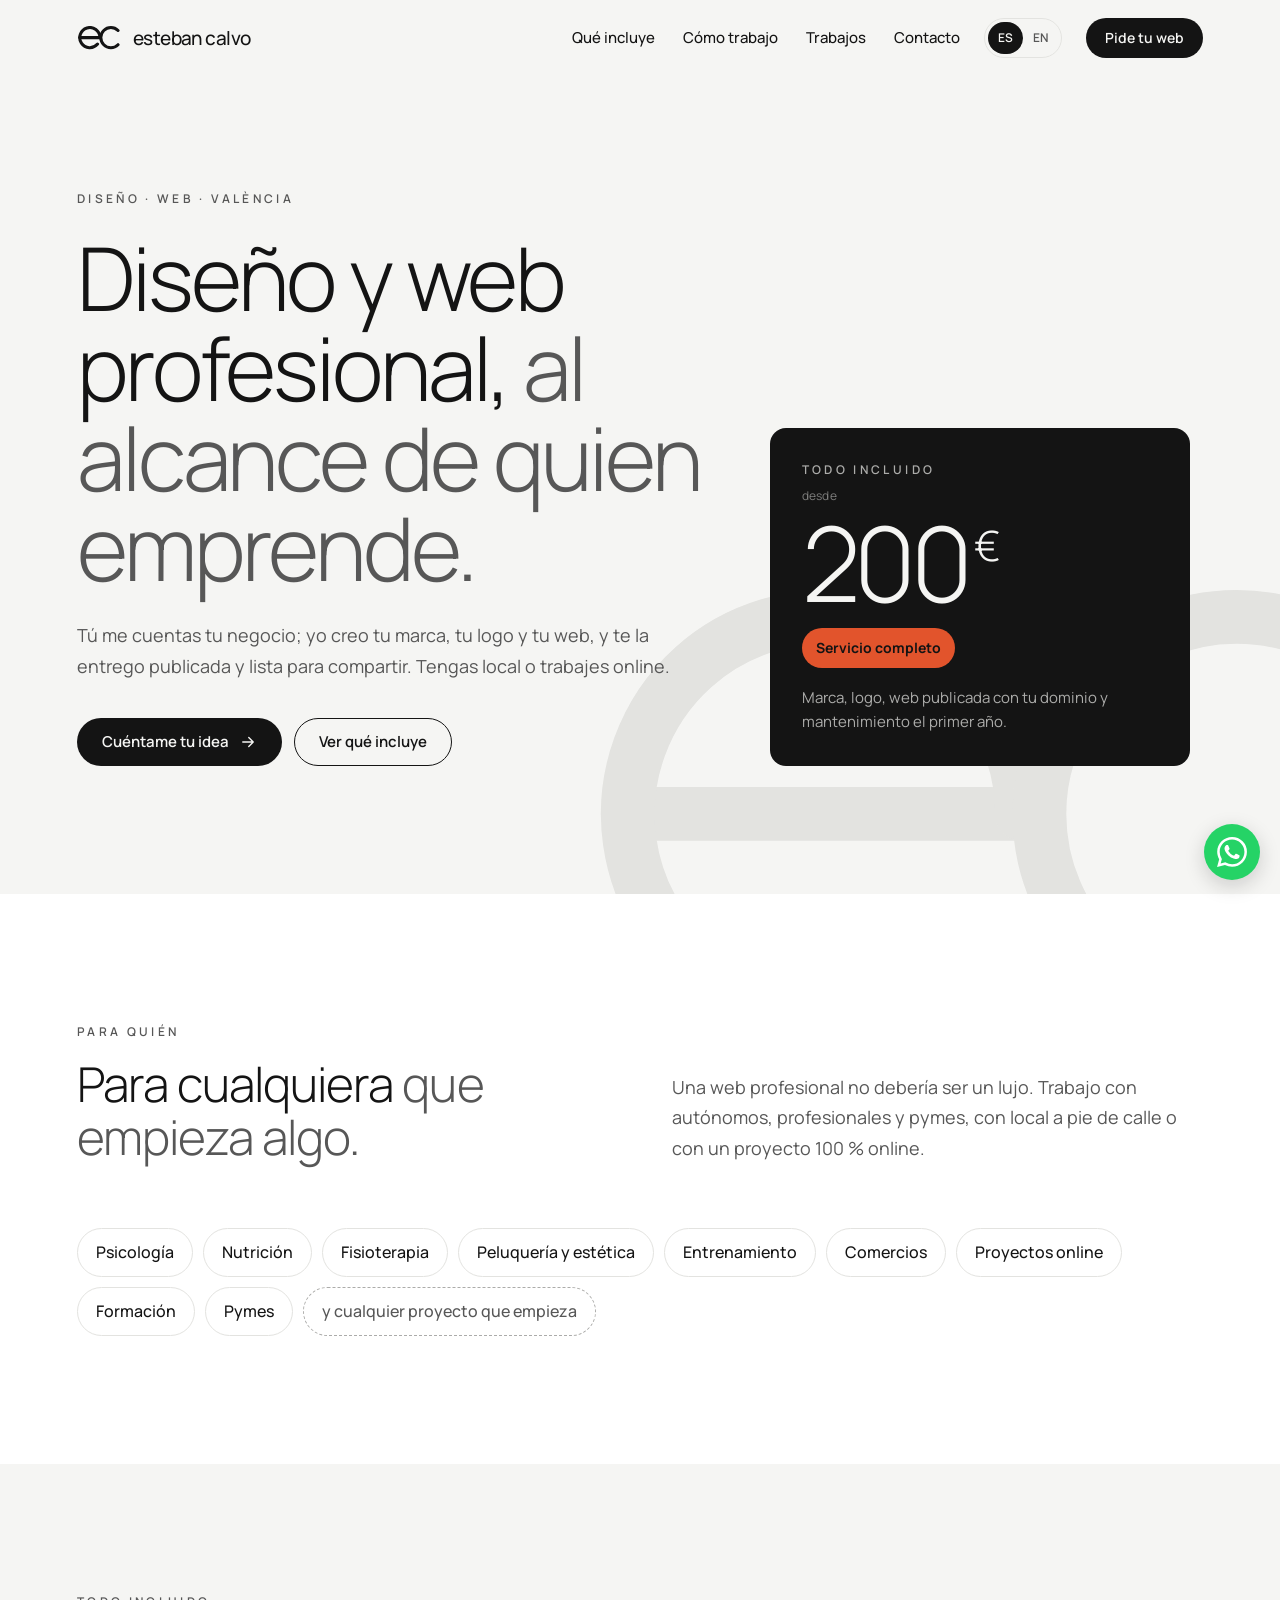
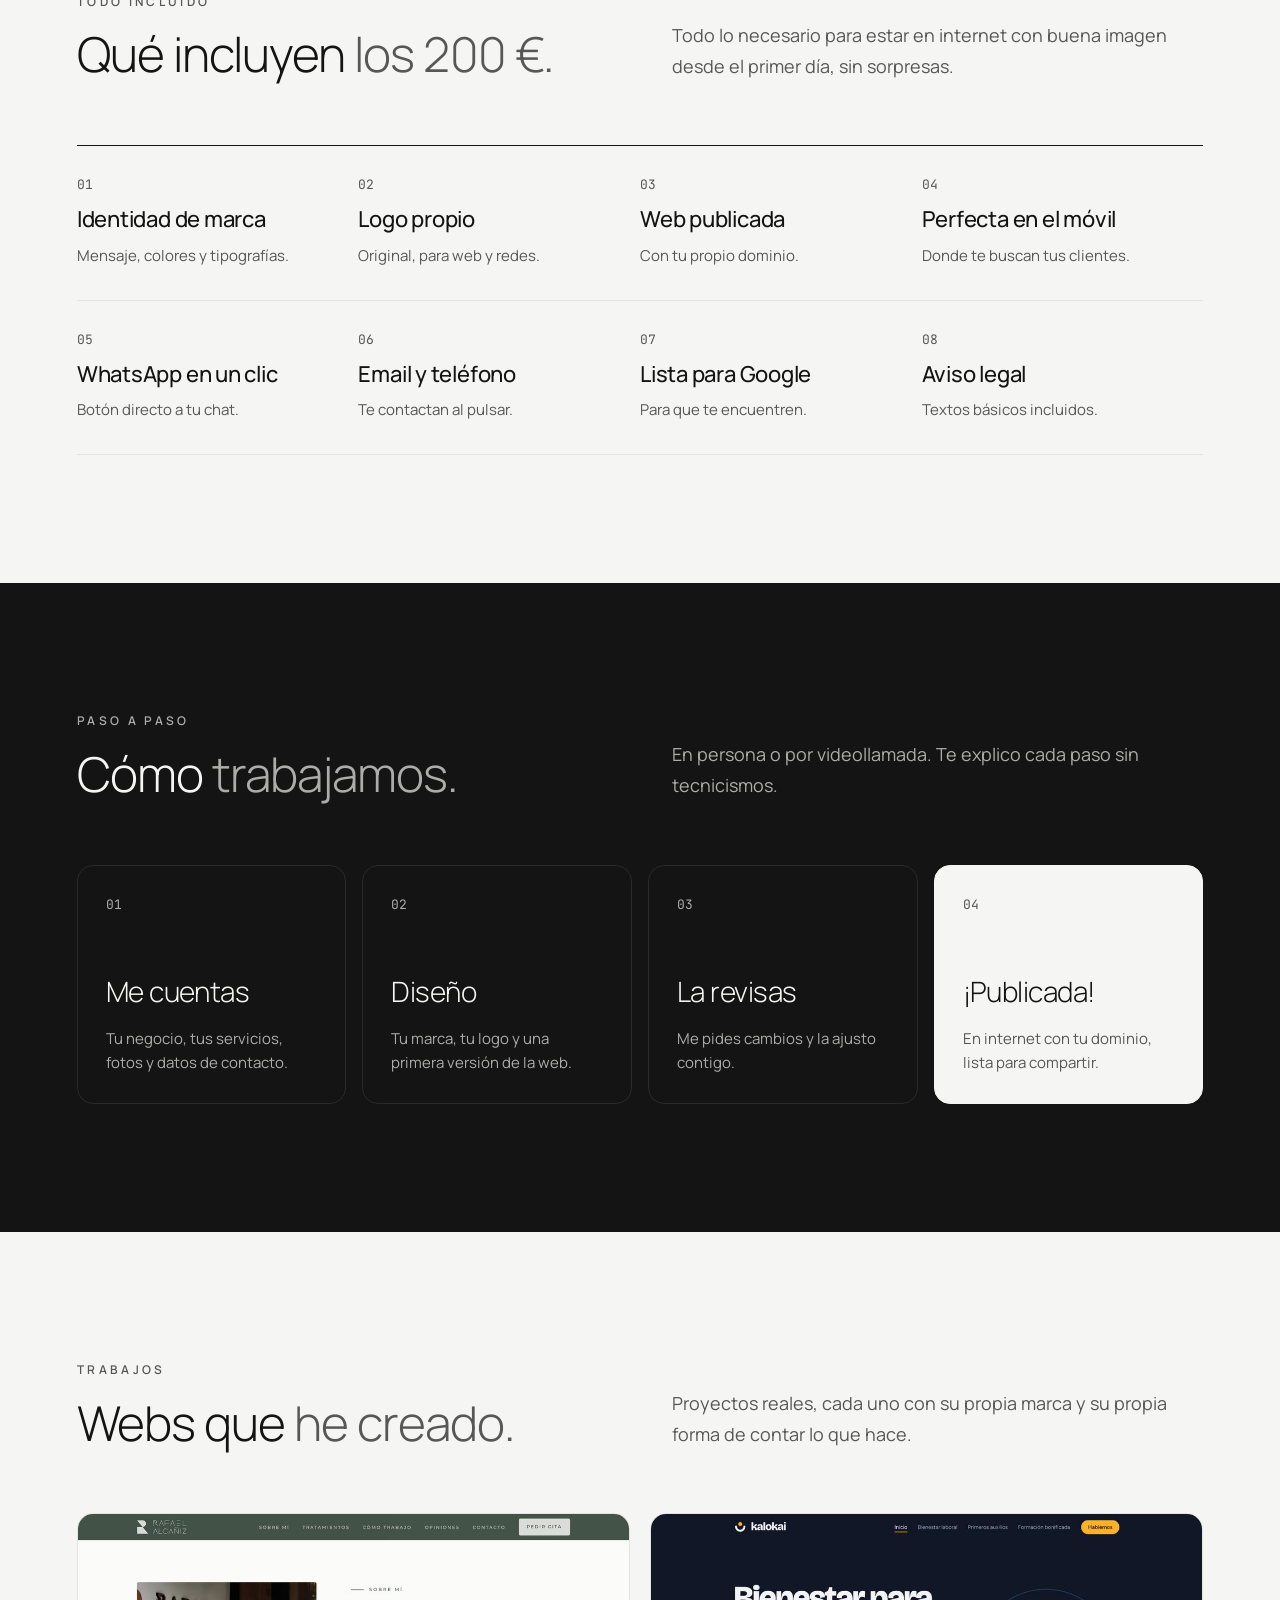
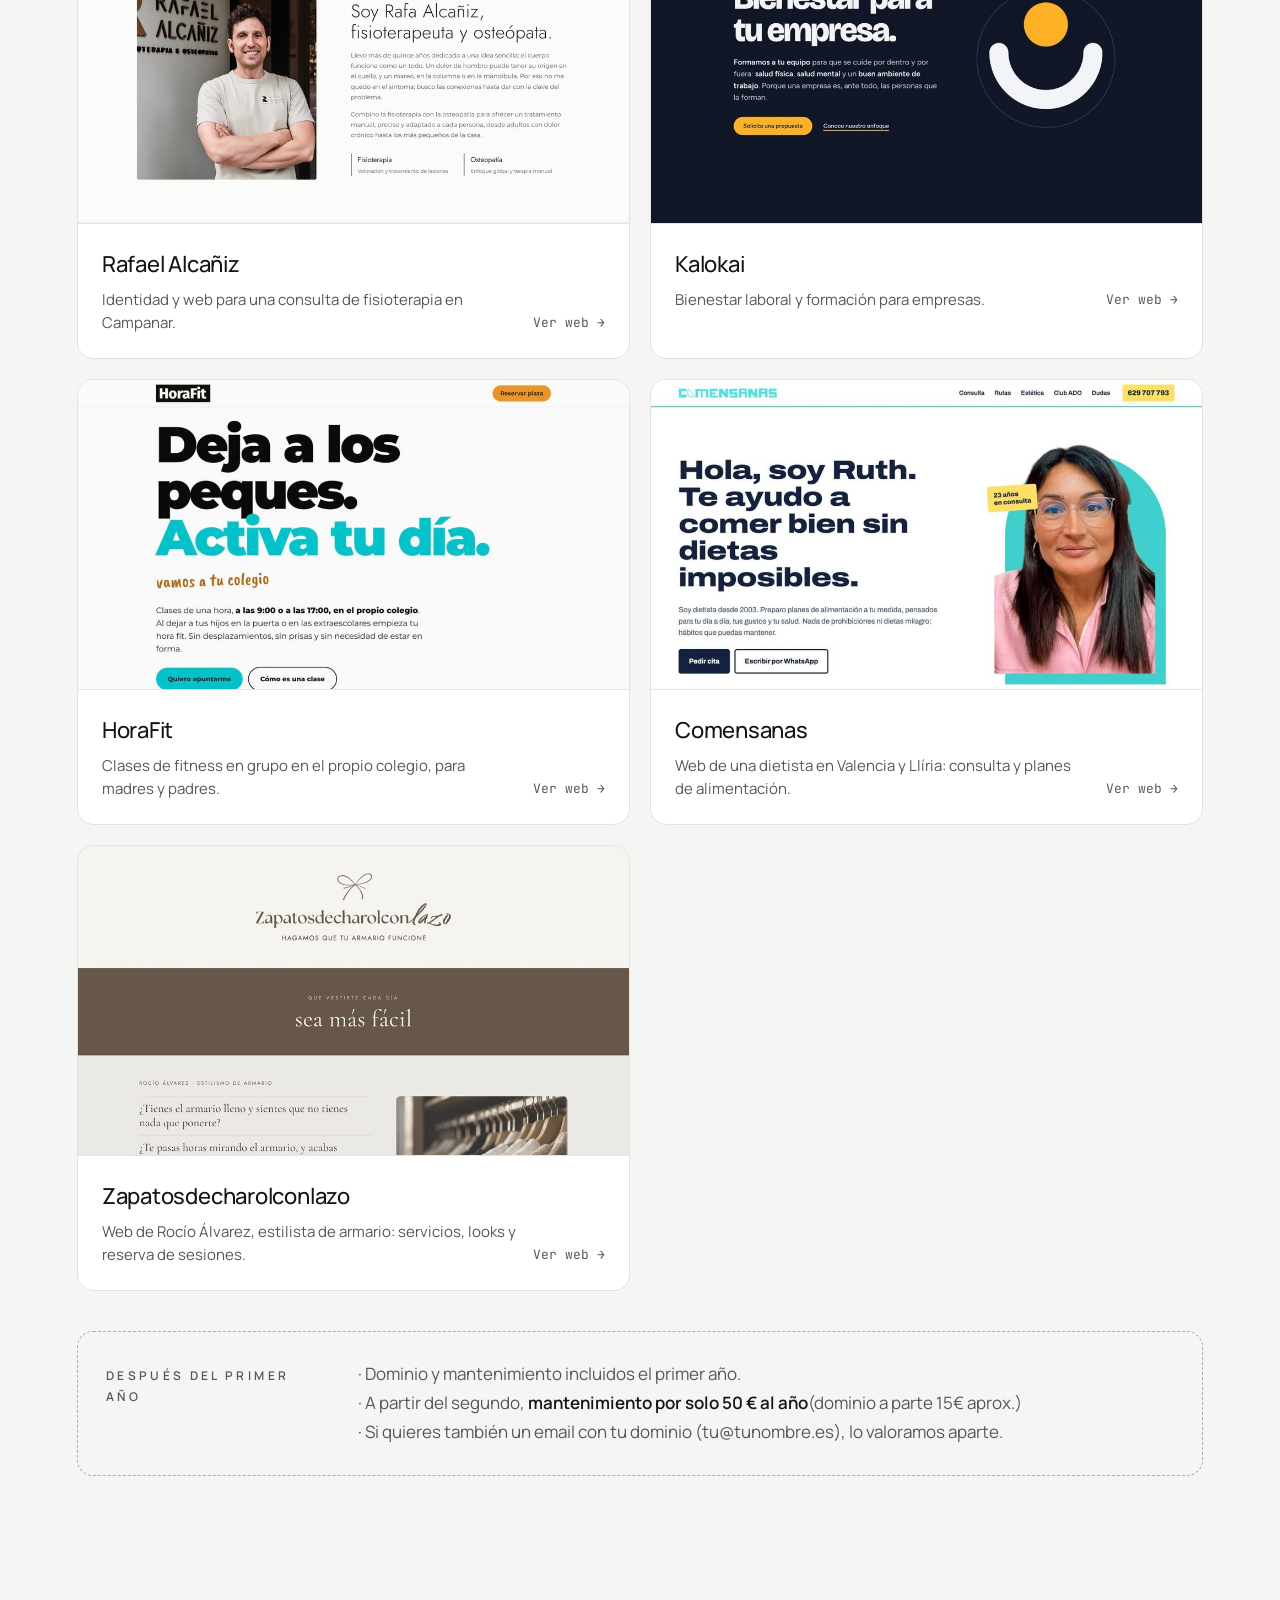
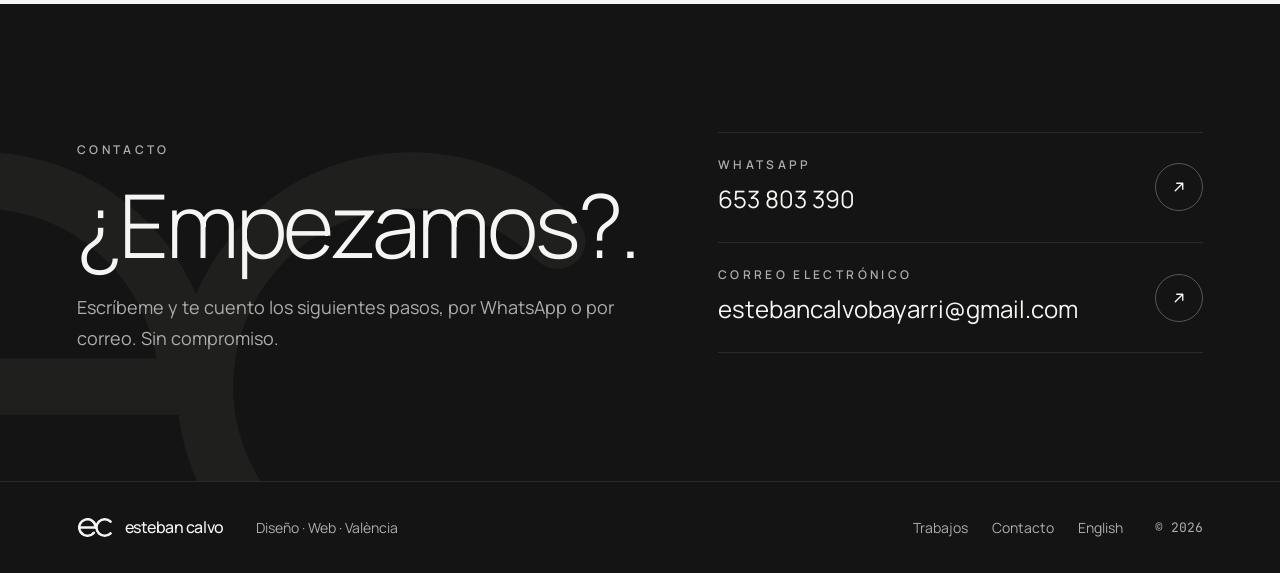
==== commit d4ef95fe: "Update price badge text from 'Web completa' to 'Servicio completo'" ====
--- a/index.html
+++ b/index.html
@@ -81,7 +81,7 @@
           <span class="label">Todo incluido</span>
           <span class="price__from">desde</span>
           <div class="price__amount">200<small>€</small></div>
-          <span class="price__badge">Web comleta</span>
+          <span class="price__badge">Servicio completo</span>
           <p>Marca, logo, web publicada con tu dominio y mantenimiento el primer año.</p>
         </aside>
       </div>
